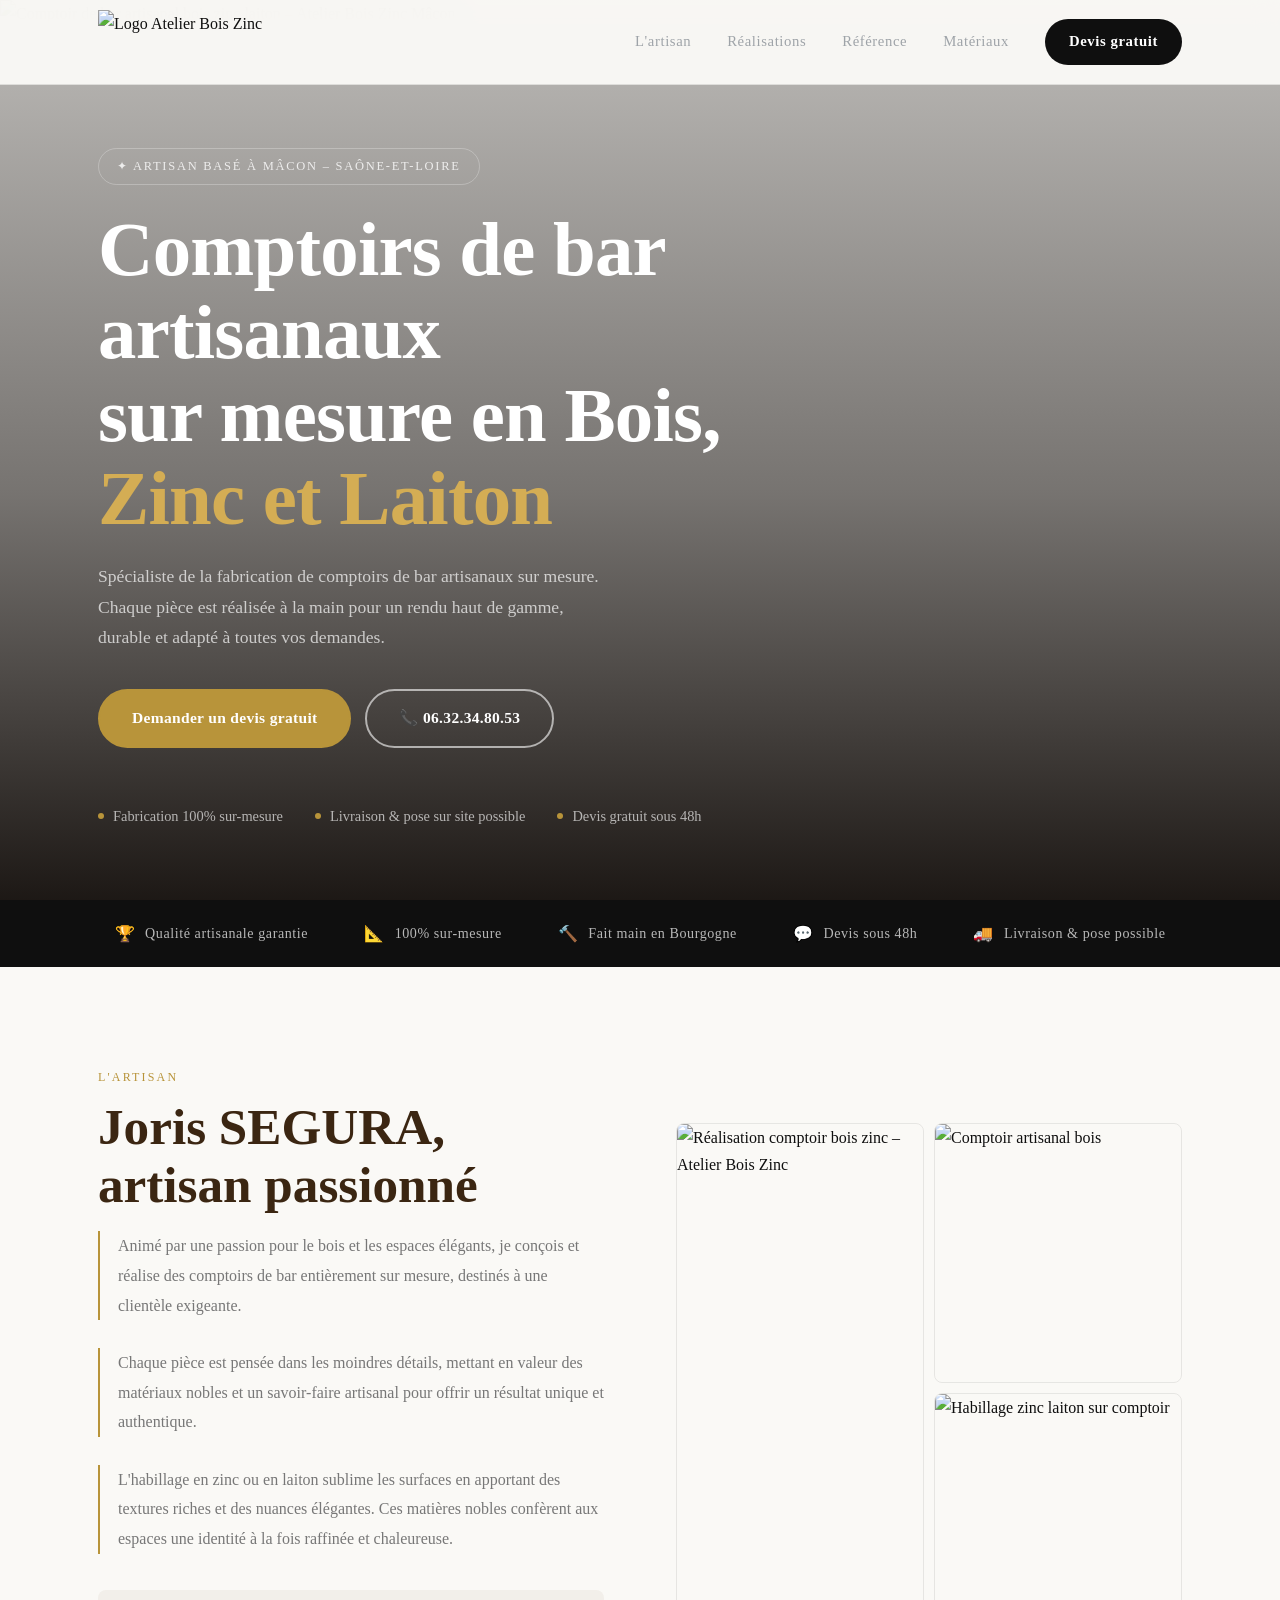
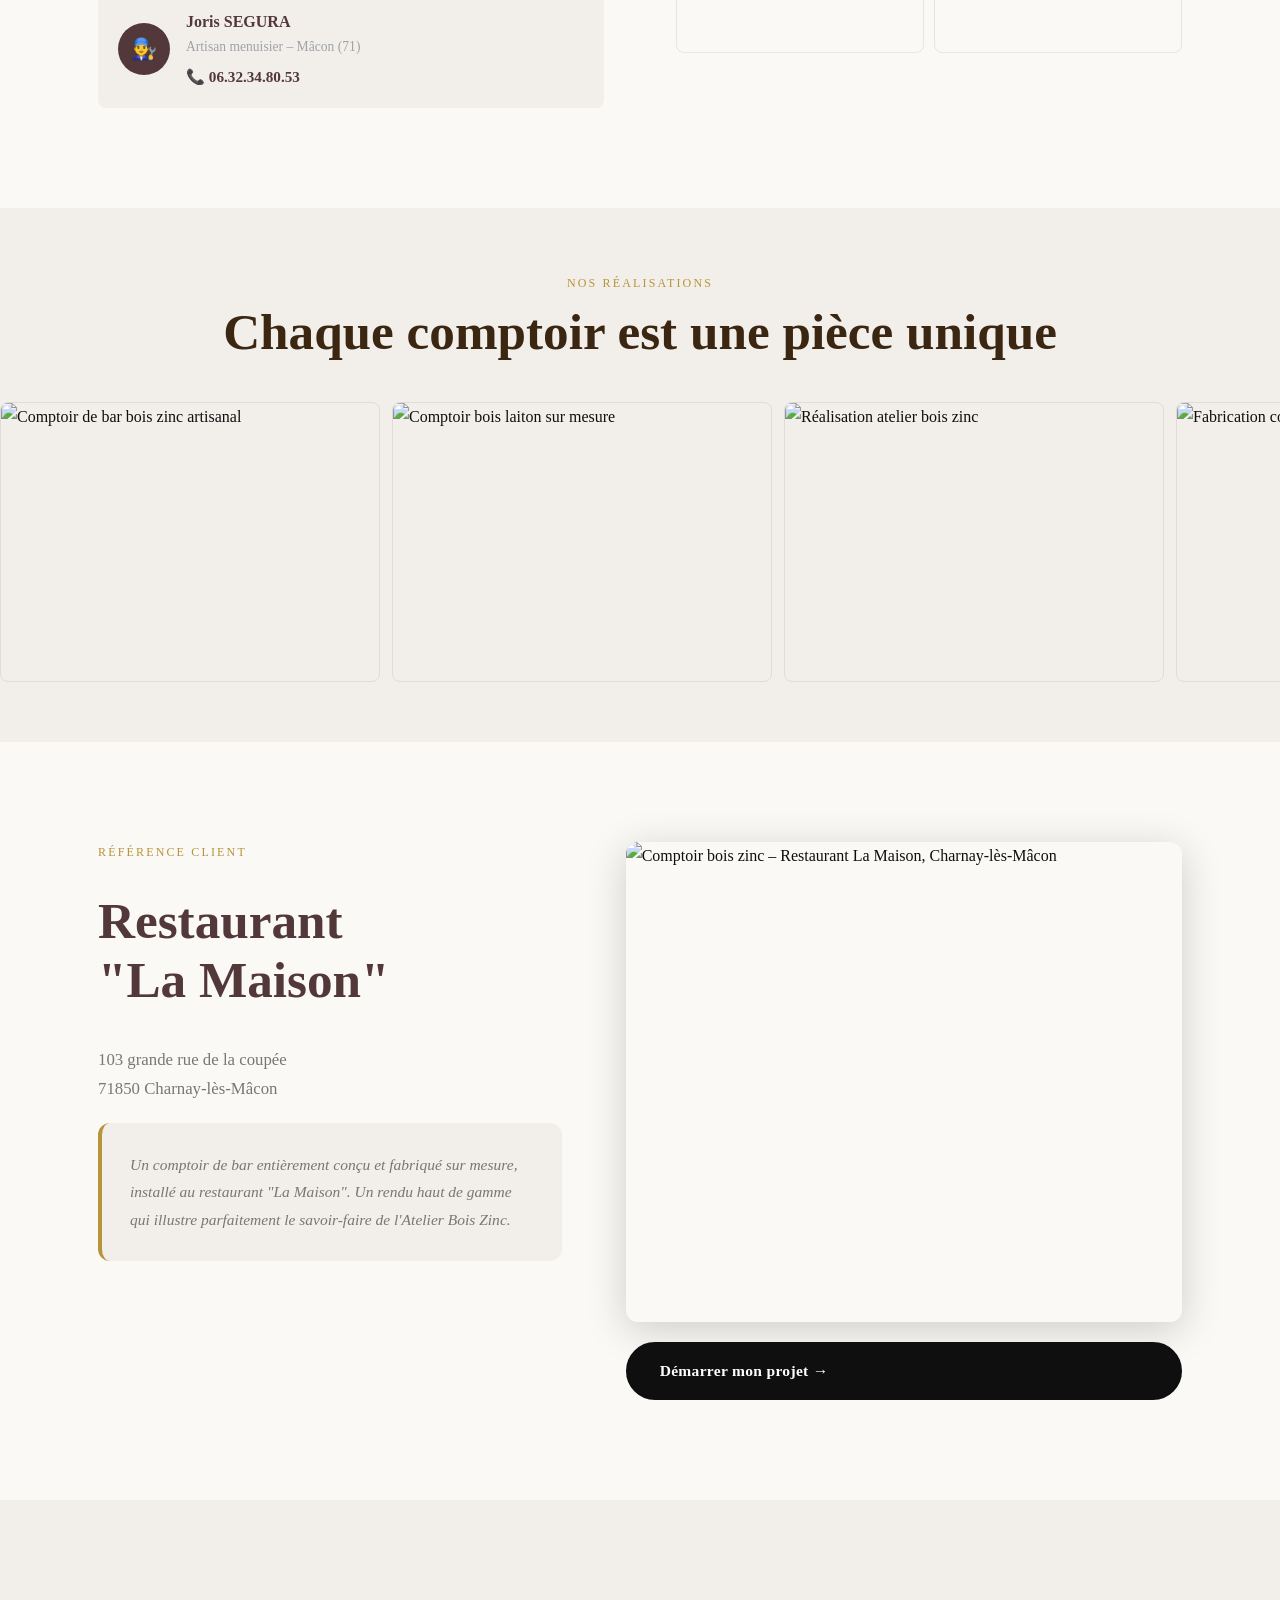
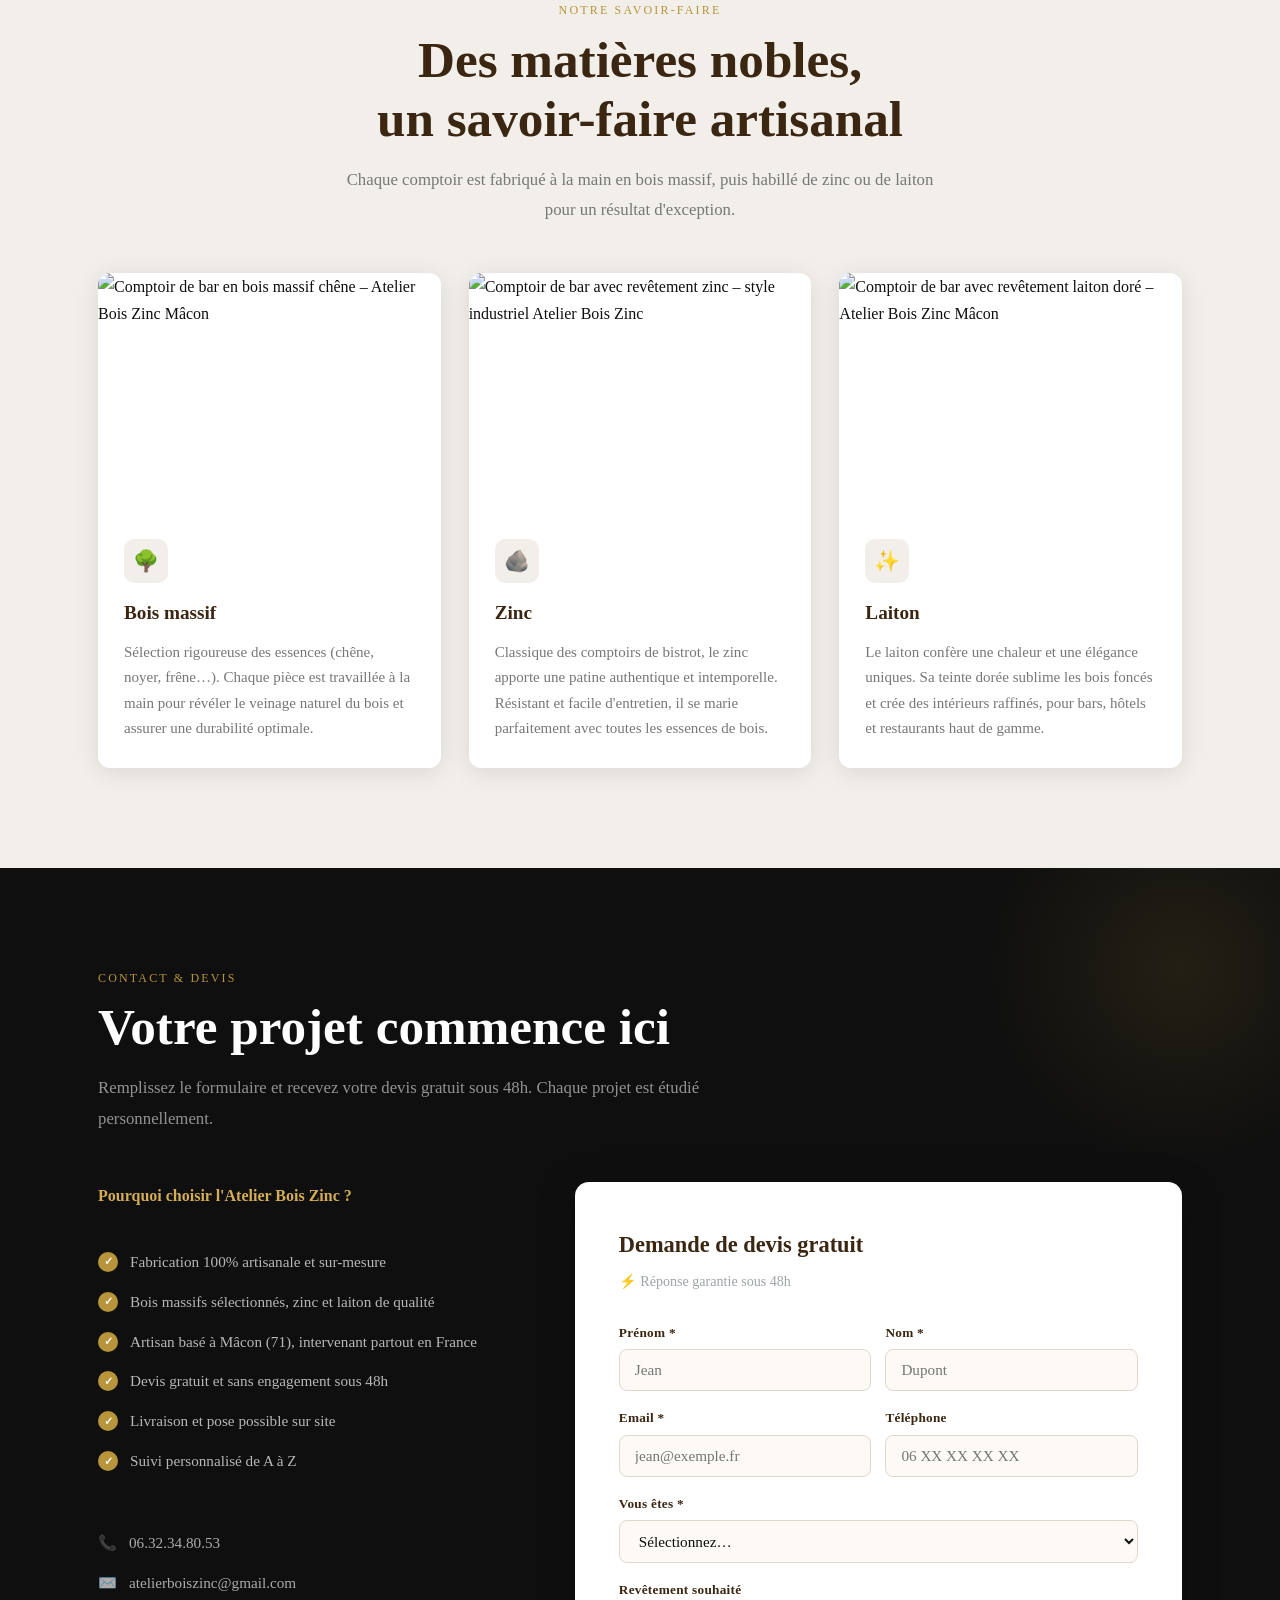
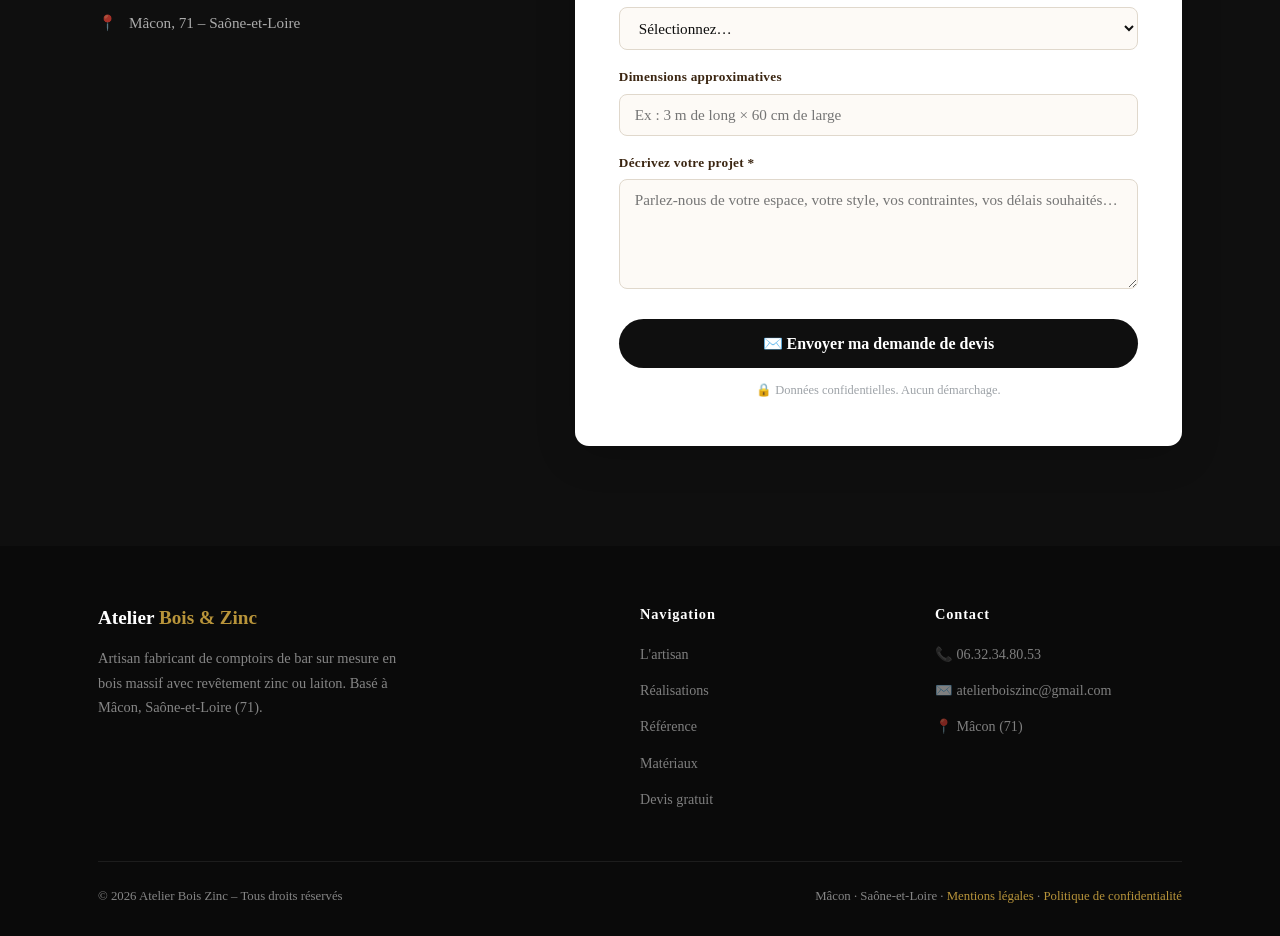
==== index.html @ bd16e5d1 "Rename atelier-bois-zinc.html to index.html" ====
<!DOCTYPE html>
<html lang="fr">
<head>
  <meta charset="UTF-8" />
  <meta name="viewport" content="width=device-width, initial-scale=1.0" />
  <!-- ===== SEO OPTIMISÉ ===== -->
  <title>Comptoir de bar artisanal sur mesure en bois, zinc et laiton | Atelier Bois Zinc – Mâcon</title>
  <meta name="description" content="Joris SEGURA, artisan à Mâcon (71), fabrique des comptoirs de bar sur mesure en bois massif avec revêtement zinc ou laiton. Résultat haut de gamme pour bars, restaurants et hôtels. Devis gratuit sous 48h." />
  <meta name="keywords" content="comptoir bar sur mesure Mâcon, comptoir bois zinc Saône-et-Loire, artisan menuisier Mâcon, comptoir laiton bois, fabrication comptoir bar 71, Atelier Bois Zinc Mâcon, Joris Segura artisan" />
  <meta name="robots" content="index, follow" />
  <meta name="author" content="Joris SEGURA – Atelier Bois Zinc" />
  <link rel="canonical" href="https://atelier-bois-zinc.netlify.app/" />
  <!-- Open Graph -->
  <meta property="og:type" content="website" />
  <meta property="og:title" content="Atelier Bois Zinc – Comptoirs de bar artisanaux sur mesure | Mâcon" />
  <meta property="og:description" content="Fabrication artisanale de comptoirs de bar en bois, zinc et laiton. Joris SEGURA, artisan basé à Mâcon. Devis gratuit sous 48h." />
  <meta property="og:url" content="https://atelier-bois-zinc.netlify.app/" />
  <meta property="og:locale" content="fr_FR" />
  <meta property="og:image" content="https://framerusercontent.com/images/gam2Mj7pCaX02J4KKRIOKVurc3I.jpeg" />
  <!-- Schema.org LocalBusiness -->
  <script type="application/ld+json">
  {
    "@context": "https://schema.org",
    "@type": "LocalBusiness",
    "name": "Atelier Bois Zinc",
    "description": "Fabrication artisanale de comptoirs de bar sur mesure en bois massif avec revêtement zinc ou laiton.",
    "url": "https://atelier-bois-zinc.netlify.app",
    "telephone": "+33632348053",
    "priceRange": "€€€",
    "founder": { "@type": "Person", "name": "Joris SEGURA" },
    "address": {
      "@type": "PostalAddress",
      "addressLocality": "Mâcon",
      "postalCode": "71000",
      "addressCountry": "FR"
    },
    "areaServed": ["Mâcon", "Saône-et-Loire", "Bourgogne", "France"],
    "serviceType": ["Fabrication de comptoirs de bar", "Menuiserie sur-mesure", "Habillage zinc et laiton"],
    "hasMap": "https://maps.google.com/?q=Mâcon"
  }
  </script>
  <style>
    /* ===== RESET ===== */
    *, *::before, *::after { box-sizing: border-box; margin: 0; padding: 0; }
    :root {
      --creme:      #faf9f6;
      --creme-fonce: #f2efea;
      --bois:       #3b2612;
      --bois-doux:  #523838;
      --zinc:       #8a9ba8;
      --laiton:     #b8943a;
      --laiton-clair: #d4ad54;
      --noir:       #0f0f0f;
      --gris:       #9ea3a8;
      --gris-doux:  #777;
      --blanc:      #ffffff;
      --ombre:      0 4px 24px rgba(0,0,0,0.10);
      --ombre-forte: 0 8px 40px rgba(0,0,0,0.18);
      --radius:     8px;
      --tr:         0.28s ease;
    }
    html { scroll-behavior: smooth; }
    body {
      font-family: 'Georgia', serif;
      background: var(--creme);
      color: var(--noir);
      line-height: 1.7;
      -webkit-font-smoothing: antialiased;
    }
    img { max-width: 100%; display: block; }
    a { color: inherit; text-decoration: none; }
    .container { max-width: 1140px; margin: 0 auto; padding: 0 28px; }
    .tag {
      font-family: 'Georgia', serif;
      font-size: 0.75rem;
      letter-spacing: 0.18em;
      text-transform: uppercase;
      color: var(--laiton);
      margin-bottom: 10px;
    }
    .titre {
      font-size: clamp(2rem, 4.5vw, 3.2rem);
      line-height: 1.15;
      color: var(--bois);
      margin-bottom: 16px;
    }
    .sous-titre {
      font-size: 1.05rem;
      color: var(--gris-doux);
      max-width: 620px;
      margin-bottom: 48px;
      line-height: 1.8;
    }
    .btn {
      display: inline-block;
      padding: 14px 32px;
      border-radius: 100px;
      font-family: 'Georgia', serif;
      font-size: 0.97rem;
      font-weight: bold;
      cursor: pointer;
      transition: var(--tr);
      letter-spacing: 0.02em;
      border: 2px solid transparent;
    }
    .btn-noir { background: var(--noir); color: var(--blanc); border-color: var(--noir); }
    .btn-noir:hover { background: #2a2a2a; transform: translateY(-2px); box-shadow: var(--ombre); }
    .btn-laiton { background: var(--laiton); color: var(--blanc); border-color: var(--laiton); }
    .btn-laiton:hover { background: var(--laiton-clair); transform: translateY(-2px); box-shadow: 0 6px 24px rgba(184,148,58,0.35); }
    .btn-outline-blanc { background: transparent; color: var(--blanc); border-color: rgba(255,255,255,0.6); }
    .btn-outline-blanc:hover { background: rgba(255,255,255,0.1); transform: translateY(-2px); }
    /* HEADER */
    header { position: fixed; top: 0; left: 0; right: 0; z-index: 100; background: rgba(250,249,246,0.96); backdrop-filter: blur(12px); border-bottom: 1px solid rgba(0,0,0,0.1); transition: box-shadow var(--tr); }
    .header-inner { max-width: 1140px; margin: 0 auto; padding: 0 28px; display: flex; align-items: center; justify-content: space-between; height: 84px; }
    .logo { display: flex; align-items: center; gap: 10px; }
    .logo-img { height: 64px; object-fit: contain; }
    nav { display: flex; align-items: center; gap: 36px; }
    nav a { font-size: 0.92rem; color: var(--gris); letter-spacing: 0.04em; transition: var(--tr); }
    nav a:hover { color: var(--noir); }
    .nav-cta { background: var(--noir); color: var(--blanc) !important; padding: 10px 24px; border-radius: 100px; font-weight: bold; }
    .nav-cta:hover { background: #2a2a2a !important; transform: translateY(-1px); }
    .hamburger { display: none; flex-direction: column; gap: 5px; cursor: pointer; padding: 4px; background: none; border: none; }
    .hamburger span { display: block; width: 24px; height: 2px; background: var(--noir); border-radius: 2px; transition: var(--tr); }
    /* HERO */
    #hero { min-height: 100vh; position: relative; display: flex; align-items: flex-end; padding-top: 84px; overflow: hidden; }
    .hero-bg { position: absolute; inset: 0; object-fit: cover; width: 100%; height: 100%; z-index: 0; }
    .hero-overlay { position: absolute; inset: 0; background: linear-gradient(to top, rgba(10,5,2,0.92) 0%, rgba(10,5,2,0.55) 45%, rgba(10,5,2,0.25) 100%); z-index: 1; }
    .hero-inner { position: relative; z-index: 2; max-width: 1140px; margin: 0 auto; padding: 0 28px 72px; width: 100%; }
    .hero-badge { display: inline-flex; align-items: center; gap: 8px; border: 1px solid rgba(255,255,255,0.25); color: rgba(255,255,255,0.8); font-size: 0.78rem; letter-spacing: 0.14em; text-transform: uppercase; padding: 7px 18px; border-radius: 100px; margin-bottom: 24px; }
    .hero-title { font-size: clamp(2.6rem, 6vw, 5rem); color: var(--blanc); line-height: 1.08; max-width: 820px; margin-bottom: 20px; letter-spacing: -0.01em; }
    .hero-title em { font-style: normal; color: var(--laiton-clair); }
    .hero-desc { font-size: 1.1rem; color: rgba(255,255,255,0.7); max-width: 520px; margin-bottom: 36px; line-height: 1.75; }
    .hero-actions { display: flex; gap: 14px; flex-wrap: wrap; margin-bottom: 56px; }
    .hero-meta { display: flex; align-items: center; gap: 32px; flex-wrap: wrap; }
    .hero-meta-item { display: flex; align-items: center; gap: 9px; color: rgba(255,255,255,0.65); font-size: 0.9rem; }
    .hero-meta-dot { width: 6px; height: 6px; background: var(--laiton); border-radius: 50%; flex-shrink: 0; }
    /* BANDEAU */
    #bandeau { background: var(--noir); padding: 20px 0; overflow: hidden; }
    .bandeau-inner { display: flex; align-items: center; justify-content: center; gap: 56px; flex-wrap: wrap; max-width: 1140px; margin: 0 auto; padding: 0 28px; }
    .bandeau-item { display: flex; align-items: center; gap: 10px; color: rgba(255,255,255,0.7); font-size: 0.88rem; letter-spacing: 0.04em; }
    .bandeau-item span:first-child { color: var(--laiton); font-size: 1rem; }
    /* ABOUT */
    #about { padding: 100px 0; background: var(--creme); }
    .about-grid { display: grid; grid-template-columns: 1fr 1fr; gap: 72px; align-items: center; }
    .about-textes { display: flex; flex-direction: column; gap: 28px; }
    .about-para { font-size: 1rem; color: var(--gris-doux); line-height: 1.85; padding-left: 18px; border-left: 2px solid var(--laiton); }
    .about-artisan { display: flex; align-items: center; gap: 16px; margin-top: 8px; padding: 18px 20px; background: var(--creme-fonce); border-radius: var(--radius); }
    .about-artisan-avatar { width: 52px; height: 52px; background: var(--bois-doux); border-radius: 50%; display: flex; align-items: center; justify-content: center; color: var(--blanc); font-size: 1.3rem; flex-shrink: 0; }
    .about-artisan-nom { font-size: 1rem; font-weight: bold; color: var(--bois-doux); }
    .about-artisan-titre { font-size: 0.85rem; color: var(--gris); }
    .about-artisan-tel { margin-top: 6px; display: flex; align-items: center; gap: 6px; font-size: 0.95rem; color: var(--bois-doux); font-weight: bold; }
    .about-images { display: grid; grid-template-columns: 1fr 1fr; grid-template-rows: 260px 260px; gap: 10px; }
    .about-img { border-radius: var(--radius); overflow: hidden; border: 1px solid rgba(0,0,0,0.08); }
    .about-img img { width: 100%; height: 100%; object-fit: cover; transition: transform 0.5s ease; }
    .about-img:hover img { transform: scale(1.05); }
    .about-img-big { grid-row: span 2; border-radius: var(--radius); overflow: hidden; border: 1px solid rgba(0,0,0,0.08); }
    .about-img-big img { width: 100%; height: 100%; object-fit: cover; transition: transform 0.5s ease; }
    .about-img-big:hover img { transform: scale(1.05); }
    /* GALERIE */
    #galerie { background: var(--creme-fonce); padding: 60px 0; overflow: hidden; }
    .galerie-track { display: flex; gap: 12px; animation: ticker 25s linear infinite; width: max-content; }
    .galerie-track:hover { animation-play-state: paused; }
    @keyframes ticker { from { transform: translateX(0); } to { transform: translateX(-50%); } }
    .galerie-item { width: 380px; height: 280px; border-radius: var(--radius); overflow: hidden; flex-shrink: 0; border: 1px solid rgba(0,0,0,0.08); }
    .galerie-item img { width: 100%; height: 100%; object-fit: cover; transition: transform 0.5s ease; }
    .galerie-item:hover img { transform: scale(1.04); }
    /* REFERENCE */
    #reference { padding: 100px 0; background: var(--creme); }
    .reference-grid { display: grid; grid-template-columns: 1fr 1.2fr; gap: 64px; align-items: start; }
    .reference-infos { display: flex; flex-direction: column; gap: 20px; }
    .reference-adresse { font-size: 1.05rem; color: var(--gris-doux); line-height: 1.7; }
    .reference-card { background: var(--creme-fonce); border-radius: 12px; padding: 28px; border-left: 4px solid var(--laiton); }
    .reference-card p { font-size: 0.97rem; color: var(--gris-doux); font-style: italic; line-height: 1.75; }
    .reference-img-col { display: flex; flex-direction: column; gap: 20px; }
    .reference-img-wrap { border-radius: 12px; overflow: hidden; box-shadow: var(--ombre-forte); height: 480px; }
    .reference-img-wrap img { width: 100%; height: 100%; object-fit: cover; object-position: 49% 80%; }
    /* MATERIAUX */
    #materiaux { padding: 100px 0; background: var(--creme-fonce); }
    .materiaux-grid { display: grid; grid-template-columns: repeat(3, 1fr); gap: 28px; }
    .materiau-card { background: var(--blanc); border-radius: 12px; overflow: hidden; box-shadow: var(--ombre); transition: var(--tr); }
    .materiau-card:hover { transform: translateY(-6px); box-shadow: var(--ombre-forte); }
    .materiau-img { height: 240px; overflow: hidden; display: block; }
    .materiau-img img { width: 100%; height: 100%; object-fit: cover; object-position: center center; display: block; transition: transform 0.5s ease; }
    .materiau-card:hover .materiau-img img { transform: scale(1.05); }
    .materiau-body { padding: 26px; }
    .materiau-icon { width: 44px; height: 44px; background: var(--creme-fonce); border-radius: 10px; display: flex; align-items: center; justify-content: center; font-size: 1.3rem; margin-bottom: 14px; }
    .materiau-card h3 { font-size: 1.2rem; color: var(--bois); margin-bottom: 10px; }
    .materiau-card p { font-size: 0.94rem; color: var(--gris-doux); line-height: 1.7; }
    /* DEVIS */
    #devis { padding: 100px 0; background: var(--noir); position: relative; overflow: hidden; }
    #devis::before { content: ''; position: absolute; top: -100px; right: -100px; width: 400px; height: 400px; background: radial-gradient(circle, rgba(184,148,58,0.12), transparent 70%); border-radius: 50%; }
    #devis .titre { color: var(--blanc); }
    #devis .sous-titre { color: rgba(255,255,255,0.55); }
    .devis-wrap { display: grid; grid-template-columns: 1fr 1.5fr; gap: 72px; align-items: start; }
    .devis-infos { display: flex; flex-direction: column; gap: 24px; }
    .devis-infos h3 { font-size: 1rem; color: var(--laiton-clair); margin-bottom: 16px; }
    .devis-points { list-style: none; display: flex; flex-direction: column; gap: 14px; }
    .devis-points li { display: flex; align-items: flex-start; gap: 12px; color: rgba(255,255,255,0.7); font-size: 0.95rem; }
    .devis-points li::before { content: '✓'; background: var(--laiton); color: var(--blanc); width: 20px; height: 20px; border-radius: 50%; display: flex; align-items: center; justify-content: center; font-size: 0.7rem; font-weight: bold; flex-shrink: 0; margin-top: 3px; }
    .devis-contacts { margin-top: 32px; display: flex; flex-direction: column; gap: 14px; }
    .devis-contact-lien { display: flex; align-items: center; gap: 12px; color: rgba(255,255,255,0.65); font-size: 0.95rem; transition: var(--tr); }
    .devis-contact-lien:hover { color: var(--laiton-clair); }
    /* FORM */
    .form-card { background: var(--blanc); border-radius: 14px; padding: 44px; box-shadow: var(--ombre-forte); }
    .form-card h3 { font-size: 1.4rem; color: var(--bois); margin-bottom: 6px; }
    .form-card > p { font-size: 0.88rem; color: var(--gris); margin-bottom: 28px; }
    .form-row { display: grid; grid-template-columns: 1fr 1fr; gap: 14px; }
    .form-group { margin-bottom: 16px; }
    .form-group label { display: block; font-size: 0.83rem; color: var(--bois); margin-bottom: 5px; font-weight: bold; letter-spacing: 0.02em; }
    .form-group input, .form-group select, .form-group textarea { width: 100%; padding: 11px 15px; border: 1.5px solid #e0d8cc; border-radius: var(--radius); font-family: 'Georgia', serif; font-size: 0.95rem; color: var(--noir); background: #fdfaf6; transition: var(--tr); outline: none; }
    .form-group input:focus, .form-group select:focus, .form-group textarea:focus { border-color: var(--laiton); box-shadow: 0 0 0 3px rgba(184,148,58,0.12); }
    .form-group textarea { resize: vertical; min-height: 110px; }
    .form-submit { width: 100%; padding: 15px; background: var(--noir); color: var(--blanc); font-family: 'Georgia', serif; font-size: 1rem; font-weight: bold; border: none; border-radius: 100px; cursor: pointer; transition: var(--tr); margin-top: 6px; }
    .form-submit:hover { background: #2a2a2a; transform: translateY(-2px); box-shadow: var(--ombre); }
    .form-submit:disabled { opacity: 0.7; cursor: not-allowed; transform: none; }
    .form-mention { text-align: center; font-size: 0.78rem; color: var(--gris); margin-top: 12px; }
    .form-success { display: none; text-align: center; padding: 32px; }
    .form-success.show { display: block; }
    .success-icon { font-size: 3rem; margin-bottom: 14px; }
    .form-success h3 { color: var(--bois); font-size: 1.4rem; margin-bottom: 8px; }
    .form-success p { color: var(--gris-doux); }
    /* FOOTER */
    footer { background: #0a0a0a; padding: 56px 0 28px; color: rgba(255,255,255,0.5); }
    .footer-grid { display: grid; grid-template-columns: 2fr 1fr 1fr; gap: 48px; margin-bottom: 40px; }
    .footer-brand p { font-size: 0.9rem; line-height: 1.7; max-width: 300px; margin-top: 12px; }
    .footer-logo-text { font-size: 1.2rem; color: var(--blanc); font-weight: bold; }
    .footer-logo-text span { color: var(--laiton); }
    .footer-col h4 { color: var(--blanc); font-size: 0.9rem; margin-bottom: 14px; letter-spacing: 0.06em; }
    .footer-col ul { list-style: none; }
    .footer-col ul li { margin-bottom: 9px; }
    .footer-col ul li a { font-size: 0.88rem; color: rgba(255,255,255,0.48); transition: var(--tr); }
    .footer-col ul li a:hover { color: var(--laiton); }
    .footer-bottom { border-top: 1px solid rgba(255,255,255,0.08); padding-top: 24px; display: flex; align-items: center; justify-content: space-between; font-size: 0.8rem; flex-wrap: wrap; gap: 8px; }
    .footer-bottom a { color: var(--laiton); }
    /* ANIMATE */
    .animate { opacity: 0; transform: translateY(24px); transition: opacity 0.6s ease, transform 0.6s ease; }
    .animate.visible { opacity: 1; transform: translateY(0); }
    /* RESPONSIVE */
    @media (max-width: 960px) {
      nav { display: none; }
      nav.open { display: flex; flex-direction: column; position: fixed; top: 84px; left: 0; right: 0; background: var(--creme); padding: 24px; gap: 18px; border-bottom: 1px solid rgba(0,0,0,0.1); z-index: 99; }
      nav.open a { color: var(--noir); font-size: 1rem; }
      .hamburger { display: flex; }
      .about-grid { grid-template-columns: 1fr; gap: 40px; }
      .about-images { grid-template-rows: 200px 200px; }
      .reference-grid { grid-template-columns: 1fr; gap: 36px; }
      .devis-wrap { grid-template-columns: 1fr; gap: 40px; }
      .materiaux-grid { grid-template-columns: 1fr 1fr; }
      .footer-grid { grid-template-columns: 1fr 1fr; }
      .form-row { grid-template-columns: 1fr; }
    }
    @media (max-width: 600px) {
      .materiaux-grid { grid-template-columns: 1fr; }
      .footer-grid { grid-template-columns: 1fr; }
      .about-images { display: none; }
      .hero-title { font-size: 2.4rem; }
      .form-card { padding: 24px; }
      .bandeau-inner { gap: 20px; }
    }
    /* MODALS LÉGAUX */
    .modal-overlay { display: none; position: fixed; inset: 0; background: rgba(0,0,0,0.7); z-index: 1000; overflow-y: auto; padding: 40px 20px; }
    .modal-overlay.open { display: flex; align-items: flex-start; justify-content: center; }
    .modal-box { background: var(--creme); border-radius: 12px; max-width: 760px; width: 100%; padding: 48px; position: relative; margin: auto; }
    .modal-close { position: absolute; top: 18px; right: 20px; font-size: 1.5rem; cursor: pointer; color: var(--gris); background: none; border: none; line-height: 1; }
    .modal-close:hover { color: var(--noir); }
    .modal-box h2 { font-size: 1.6rem; color: var(--bois); margin-bottom: 24px; padding-bottom: 14px; border-bottom: 2px solid var(--laiton); }
    .modal-box h3 { font-size: 1.05rem; color: var(--bois-doux); margin: 24px 0 8px; }
    .modal-box p { font-size: 0.93rem; color: var(--gris-doux); line-height: 1.8; margin-bottom: 10px; }
    .modal-box ul { padding-left: 20px; margin-bottom: 10px; }
    .modal-box ul li { font-size: 0.93rem; color: var(--gris-doux); line-height: 1.8; }
    .modal-box a { color: var(--laiton); }
  </style>
</head>
<body>
  <!-- HEADER -->
  <header id="header">
    <div class="header-inner">
      <a href="#hero" class="logo" aria-label="Atelier Bois Zinc – Accueil">
        <img src="https://framerusercontent.com/images/ldJXBlwzFMOA4pgsJyk4deoCgQ.png" alt="Logo Atelier Bois Zinc" class="logo-img" />
      </a>
      <nav id="main-nav">
        <a href="#about">L'artisan</a>
        <a href="#galerie">Réalisations</a>
        <a href="#reference">Référence</a>
        <a href="#materiaux">Matériaux</a>
        <a href="#devis" class="nav-cta">Devis gratuit</a>
      </nav>
      <button class="hamburger" id="hamburger" aria-label="Menu" onclick="toggleMenu()">
        <span></span><span></span><span></span>
      </button>
    </div>
  </header>

  <!-- HERO -->
  <section id="hero">
    <img src="https://framerusercontent.com/images/gam2Mj7pCaX02J4KKRIOKVurc3I.jpeg" alt="Comptoir de bar artisanal bois zinc laiton – Atelier Bois Zinc Mâcon" class="hero-bg" fetchpriority="high" />
    <div class="hero-overlay"></div>
    <div class="hero-inner">
      <div class="hero-badge">✦ Artisan basé à Mâcon – Saône-et-Loire</div>
      <h1 class="hero-title">Comptoirs de bar artisanaux<br />sur mesure en Bois,<br /><em>Zinc et Laiton</em></h1>
      <p class="hero-desc">Spécialiste de la fabrication de comptoirs de bar artisanaux sur mesure. Chaque pièce est réalisée à la main pour un rendu haut de gamme, durable et adapté à toutes vos demandes.</p>
      <div class="hero-actions">
        <a href="#devis" class="btn btn-laiton">Demander un devis gratuit</a>
        <a href="tel:0632348053" class="btn btn-outline-blanc">📞 06.32.34.80.53</a>
      </div>
      <div class="hero-meta">
        <div class="hero-meta-item"><div class="hero-meta-dot"></div>Fabrication 100% sur-mesure</div>
        <div class="hero-meta-item"><div class="hero-meta-dot"></div>Livraison & pose sur site possible</div>
        <div class="hero-meta-item"><div class="hero-meta-dot"></div>Devis gratuit sous 48h</div>
      </div>
    </div>
  </section>

  <!-- BANDEAU -->
  <div id="bandeau">
    <div class="bandeau-inner">
      <div class="bandeau-item"><span>🏆</span><span>Qualité artisanale garantie</span></div>
      <div class="bandeau-item"><span>📐</span><span>100% sur-mesure</span></div>
      <div class="bandeau-item"><span>🔨</span><span>Fait main en Bourgogne</span></div>
      <div class="bandeau-item"><span>💬</span><span>Devis sous 48h</span></div>
      <div class="bandeau-item"><span>🚚</span><span>Livraison & pose possible</span></div>
    </div>
  </div>

  <!-- À PROPOS -->
  <section id="about">
    <div class="container">
      <div class="about-grid">
        <div>
          <p class="tag animate">L'artisan</p>
          <h2 class="titre animate">Joris SEGURA,<br />artisan passionné</h2>
          <div class="about-textes animate">
            <p class="about-para">Animé par une passion pour le bois et les espaces élégants, je conçois et réalise des comptoirs de bar entièrement sur mesure, destinés à une clientèle exigeante.</p>
            <p class="about-para">Chaque pièce est pensée dans les moindres détails, mettant en valeur des matériaux nobles et un savoir-faire artisanal pour offrir un résultat unique et authentique.</p>
            <p class="about-para">L'habillage en zinc ou en laiton sublime les surfaces en apportant des textures riches et des nuances élégantes. Ces matières nobles confèrent aux espaces une identité à la fois raffinée et chaleureuse.</p>
            <div class="about-artisan">
              <div class="about-artisan-avatar">👨‍🔧</div>
              <div>
                <div class="about-artisan-nom">Joris SEGURA</div>
                <div class="about-artisan-titre">Artisan menuisier – Mâcon (71)</div>
                <a href="tel:0632348053" class="about-artisan-tel">📞 06.32.34.80.53</a>
              </div>
            </div>
          </div>
        </div>
        <div class="about-images animate">
          <div class="about-img-big">
            <img src="https://framerusercontent.com/images/fhqE65oUD9BJMzTWbzyGGadSEA.jpeg" alt="Réalisation comptoir bois zinc – Atelier Bois Zinc" loading="lazy" />
          </div>
          <div class="about-img">
            <img src="https://framerusercontent.com/images/ZyRKVCbSts36mGzvefDXuSiiuOc.jpeg" alt="Comptoir artisanal bois" loading="lazy" />
          </div>
          <div class="about-img">
            <img src="https://framerusercontent.com/images/4spZyzxDzoLezUUJHYzadfxK1QA.jpeg" alt="Habillage zinc laiton sur comptoir" loading="lazy" />
          </div>
        </div>
      </div>
    </div>
  </section>

  <!-- GALERIE -->
  <section id="galerie">
    <div style="text-align:center; margin-bottom: 40px;">
      <p class="tag animate" style="display:inline-block">Nos réalisations</p>
      <h2 class="titre animate" style="color: var(--bois);">Chaque comptoir est une pièce unique</h2>
    </div>
    <div class="galerie-track">
      <div class="galerie-item"><img src="https://framerusercontent.com/images/CV55P2PZAWtTbldPLnLEhkT6M.jpeg" alt="Comptoir de bar bois zinc artisanal" loading="lazy" /></div>
      <div class="galerie-item"><img src="https://framerusercontent.com/images/lADNSuM8xTeu67BaYmEC3yf9Nuw.jpeg" alt="Comptoir bois laiton sur mesure" loading="lazy" /></div>
      <div class="galerie-item"><img src="https://framerusercontent.com/images/XJZBsXmY487Dy0JrC2Y4YHsQAU.jpeg" alt="Réalisation atelier bois zinc" loading="lazy" /></div>
      <div class="galerie-item"><img src="https://framerusercontent.com/images/8TSR9IsrSfFCmz2uUqnvJoEf2Gs.jpeg" alt="Fabrication comptoir bois massif" loading="lazy" /></div>
      <div class="galerie-item"><img src="https://i.ibb.co/kVwtj05s/17382-FD1-D25-A-4-F08-AF78-0-DAF32937881-1-105-c.jpg" alt="Comptoir de bar bois zinc laiton – réalisation Atelier Bois Zinc Mâcon" loading="lazy" /></div>
      <div class="galerie-item"><img src="https://framerusercontent.com/images/CV55P2PZAWtTbldPLnLEhkT6M.jpeg" alt="Comptoir de bar bois zinc artisanal" loading="lazy" /></div>
      <div class="galerie-item"><img src="https://framerusercontent.com/images/lADNSuM8xTeu67BaYmEC3yf9Nuw.jpeg" alt="Comptoir bois laiton sur mesure" loading="lazy" /></div>
      <div class="galerie-item"><img src="https://framerusercontent.com/images/XJZBsXmY487Dy0JrC2Y4YHsQAU.jpeg" alt="Réalisation atelier bois zinc" loading="lazy" /></div>
      <div class="galerie-item"><img src="https://framerusercontent.com/images/8TSR9IsrSfFCmz2uUqnvJoEf2Gs.jpeg" alt="Fabrication comptoir bois massif" loading="lazy" /></div>
      <div class="galerie-item"><img src="https://i.ibb.co/kVwtj05s/17382-FD1-D25-A-4-F08-AF78-0-DAF32937881-1-105-c.jpg" alt="Comptoir de bar bois zinc laiton – réalisation Atelier Bois Zinc Mâcon" loading="lazy" /></div>
    </div>
  </section>

  <!-- RÉFÉRENCE CLIENT -->
  <section id="reference">
    <div class="container">
      <div class="reference-grid">
        <div class="reference-infos animate">
          <p class="tag">Référence client</p>
          <h2 class="titre" style="color: var(--bois-doux);">Restaurant<br />"La Maison"</h2>
          <p class="reference-adresse">103 grande rue de la coupée<br />71850 Charnay-lès-Mâcon</p>
          <div class="reference-card">
            <p>Un comptoir de bar entièrement conçu et fabriqué sur mesure, installé au restaurant "La Maison". Un rendu haut de gamme qui illustre parfaitement le savoir-faire de l'Atelier Bois Zinc.</p>
          </div>
        </div>
        <div class="reference-img-col animate">
          <div class="reference-img-wrap">
            <img src="https://framerusercontent.com/images/aq1LFNutmzX2pPhNRiutbQdsQ.jpeg" alt="Comptoir bois zinc – Restaurant La Maison, Charnay-lès-Mâcon" loading="lazy" />
          </div>
          <a href="#devis" class="btn btn-noir" style="display:inline-block;">Démarrer mon projet →</a>
        </div>
      </div>
    </div>
  </section>

  <!-- MATÉRIAUX -->
  <section id="materiaux">
    <div class="container">
      <p class="tag animate" style="text-align:center;">Notre savoir-faire</p>
      <h2 class="titre animate" style="text-align:center; max-width: 700px; margin: 0 auto 16px;">Des matières nobles,<br />un savoir-faire artisanal</h2>
      <p class="sous-titre animate" style="text-align:center; margin: 0 auto 48px;">Chaque comptoir est fabriqué à la main en bois massif, puis habillé de zinc ou de laiton pour un résultat d'exception.</p>
      <div class="materiaux-grid">
        <div class="materiau-card animate">
          <div class="materiau-img"><img src="https://i.ibb.co/QvFWW1pY/Chat-GPT-Image-16-mai-2026-17-01-28.png" alt="Comptoir de bar en bois massif chêne – Atelier Bois Zinc Mâcon" loading="lazy" /></div>
          <div class="materiau-body">
            <div class="materiau-icon">🌳</div>
            <h3>Bois massif</h3>
            <p>Sélection rigoureuse des essences (chêne, noyer, frêne…). Chaque pièce est travaillée à la main pour révéler le veinage naturel du bois et assurer une durabilité optimale.</p>
          </div>
        </div>
        <div class="materiau-card animate">
          <div class="materiau-img"><img src="https://i.ibb.co/6RpfbVYk/Chat-GPT-Image-12-mai-2026-21-24-56.png" alt="Comptoir de bar avec revêtement zinc – style industriel Atelier Bois Zinc" loading="lazy" /></div>
          <div class="materiau-body">
            <div class="materiau-icon">🪨</div>
            <h3>Zinc</h3>
            <p>Classique des comptoirs de bistrot, le zinc apporte une patine authentique et intemporelle. Résistant et facile d'entretien, il se marie parfaitement avec toutes les essences de bois.</p>
          </div>
        </div>
        <div class="materiau-card animate">
          <div class="materiau-img"><img src="https://i.ibb.co/dsnK7GKG/Chat-GPT-Image-12-mai-2026-21-28-38.png" alt="Comptoir de bar avec revêtement laiton doré – Atelier Bois Zinc Mâcon" loading="lazy" /></div>
          <div class="materiau-body">
            <div class="materiau-icon">✨</div>
            <h3>Laiton</h3>
            <p>Le laiton confère une chaleur et une élégance uniques. Sa teinte dorée sublime les bois foncés et crée des intérieurs raffinés, pour bars, hôtels et restaurants haut de gamme.</p>
          </div>
        </div>
      </div>
    </div>
  </section>

  <!-- DEVIS / CONTACT -->
  <section id="devis">
    <div class="container">
      <p class="tag animate" style="color: var(--laiton);">Contact & devis</p>
      <h2 class="titre animate">Votre projet commence ici</h2>
      <p class="sous-titre animate">Remplissez le formulaire et recevez votre devis gratuit sous 48h. Chaque projet est étudié personnellement.</p>
      <div class="devis-wrap">
        <div class="devis-infos animate">
          <h3>Pourquoi choisir l'Atelier Bois Zinc ?</h3>
          <ul class="devis-points">
            <li>Fabrication 100% artisanale et sur-mesure</li>
            <li>Bois massifs sélectionnés, zinc et laiton de qualité</li>
            <li>Artisan basé à Mâcon (71), intervenant partout en France</li>
            <li>Devis gratuit et sans engagement sous 48h</li>
            <li>Livraison et pose possible sur site</li>
            <li>Suivi personnalisé de A à Z</li>
          </ul>
          <div class="devis-contacts">
            <a href="tel:0632348053" class="devis-contact-lien"><span>📞</span><span>06.32.34.80.53</span></a>
            <a href="mailto:atelierboiszinc@gmail.com" class="devis-contact-lien"><span>✉️</span><span>atelierboiszinc@gmail.com</span></a>
            <div class="devis-contact-lien"><span>📍</span><span>Mâcon, 71 – Saône-et-Loire</span></div>
          </div>
        </div>

        <div class="form-card animate">
          <h3>Demande de devis gratuit</h3>
          <p>⚡ Réponse garantie sous 48h</p>
          <form id="devis-form">
            <div class="form-row">
              <div class="form-group">
                <label for="prenom">Prénom *</label>
                <input type="text" id="prenom" name="prenom" placeholder="Jean" required />
              </div>
              <div class="form-group">
                <label for="nom">Nom *</label>
                <input type="text" id="nom" name="nom" placeholder="Dupont" required />
              </div>
            </div>
            <div class="form-row">
              <div class="form-group">
                <label for="email">Email *</label>
                <input type="email" id="email" name="email" placeholder="jean@exemple.fr" required />
              </div>
              <div class="form-group">
                <label for="telephone">Téléphone</label>
                <input type="tel" id="telephone" name="telephone" placeholder="06 XX XX XX XX" />
              </div>
            </div>
            <div class="form-group">
              <label for="profil">Vous êtes *</label>
              <select id="profil" name="profil" required>
                <option value="">Sélectionnez…</option>
                <option value="particulier">Particulier</option>
                <option value="restaurateur">Restaurateur / Bar</option>
                <option value="hotel">Hôtel / Boutique</option>
                <option value="architecte">Architecte / Décorateur</option>
                <option value="autre">Autre professionnel</option>
              </select>
            </div>
            <div class="form-group">
              <label for="revetement">Revêtement souhaité</label>
              <select id="revetement" name="revetement">
                <option value="">Sélectionnez…</option>
                <option value="zinc">Zinc (style bistrot authentique)</option>
                <option value="laiton">Laiton (style élégant et chaleureux)</option>
                <option value="indecis">Je ne sais pas encore – conseillez-moi</option>
              </select>
            </div>
            <div class="form-group">
              <label for="dimensions">Dimensions approximatives</label>
              <input type="text" id="dimensions" name="dimensions" placeholder="Ex : 3 m de long × 60 cm de large" />
            </div>
            <div class="form-group">
              <label for="message">Décrivez votre projet *</label>
              <textarea id="message" name="message" placeholder="Parlez-nous de votre espace, votre style, vos contraintes, vos délais souhaités…" required></textarea>
            </div>
            <button type="submit" id="form-btn" class="form-submit">✉️ Envoyer ma demande de devis</button>
            <p class="form-mention">🔒 Données confidentielles. Aucun démarchage.</p>
          </form>
          <div class="form-success" id="form-success">
            <div class="success-icon">🎉</div>
            <h3>Demande envoyée !</h3>
            <p>Merci pour votre message. Votre demande est bien enregistrée, vous recevrez une réponse sous 48h.</p>
          </div>
        </div>
      </div>
    </div>
  </section>

  <!-- FOOTER -->
  <footer>
    <div class="container">
      <div class="footer-grid">
        <div class="footer-brand">
          <div class="footer-logo-text">Atelier <span>Bois & Zinc</span></div>
          <p>Artisan fabricant de comptoirs de bar sur mesure en bois massif avec revêtement zinc ou laiton. Basé à Mâcon, Saône-et-Loire (71).</p>
        </div>
        <div class="footer-col">
          <h4>Navigation</h4>
          <ul>
            <li><a href="#about">L'artisan</a></li>
            <li><a href="#galerie">Réalisations</a></li>
            <li><a href="#reference">Référence</a></li>
            <li><a href="#materiaux">Matériaux</a></li>
            <li><a href="#devis">Devis gratuit</a></li>
          </ul>
        </div>
        <div class="footer-col">
          <h4>Contact</h4>
          <ul>
            <li><a href="tel:0632348053">📞 06.32.34.80.53</a></li>
            <li><a href="mailto:atelierboiszinc@gmail.com">✉️ atelierboiszinc@gmail.com</a></li>
            <li><a href="#">📍 Mâcon (71)</a></li>
          </ul>
        </div>
      </div>
      <div class="footer-bottom">
        <span>© 2026 Atelier Bois Zinc – Tous droits réservés</span>
        <span>Mâcon · Saône-et-Loire · <a href="#" onclick="openModal('mentions');return false;">Mentions légales</a> · <a href="#" onclick="openModal('confidentialite');return false;">Politique de confidentialité</a></span>
      </div>
    </div>
  </footer>

  <!-- MODAL MENTIONS LÉGALES -->
  <div class="modal-overlay" id="modal-mentions">
    <div class="modal-box">
      <button class="modal-close" onclick="closeModal('mentions')" aria-label="Fermer">✕</button>
      <h2>Mentions légales</h2>

      <h3>Éditeur du site</h3>
      <p>
        <strong>Joris SEGURA</strong> — Entrepreneur individuel<br />
        197 rue de la Levée<br />
        01750 Saint-Laurent-sur-Saône<br />
        Téléphone : <a href="tel:0632348053">06.32.34.80.53</a><br />
        Email : <a href="mailto:atelierboiszinc@gmail.com">atelierboiszinc@gmail.com</a><br />
        SIRET : 984 835 579 00017<br />
        Activité : Fabrication artisanale de comptoirs de bar sur mesure
      </p>

      <h3>Hébergement</h3>
      <p>
        Ce site est hébergé par <strong>Netlify, Inc.</strong><br />
        512 2nd Street, Suite 200, San Francisco, CA 94107, États-Unis<br />
        <a href="https://www.netlify.com" target="_blank" rel="noopener">www.netlify.com</a>
      </p>

      <h3>Propriété intellectuelle</h3>
      <p>L'ensemble du contenu de ce site (textes, images, visuels, logo) est la propriété exclusive de Joris SEGURA – Atelier Bois Zinc. Toute reproduction, même partielle, est interdite sans autorisation écrite préalable.</p>

      <h3>Responsabilité</h3>
      <p>Les informations publiées sur ce site sont fournies à titre indicatif. Atelier Bois Zinc ne saurait être tenu responsable des erreurs ou omissions éventuelles. Les devis présentés sont non contractuels.</p>

      <h3>Droit applicable</h3>
      <p>Ce site est soumis au droit français. Tout litige relatif à son utilisation sera soumis aux tribunaux compétents du ressort de Mâcon.</p>
    </div>
  </div>

  <!-- MODAL POLITIQUE DE CONFIDENTIALITÉ -->
  <div class="modal-overlay" id="modal-confidentialite">
    <div class="modal-box">
      <button class="modal-close" onclick="closeModal('confidentialite')" aria-label="Fermer">✕</button>
      <h2>Politique de confidentialité</h2>

      <h3>Responsable du traitement</h3>
      <p>
        <strong>Joris SEGURA</strong> — Atelier Bois Zinc<br />
        197 rue de la Levée, 01750 Saint-Laurent-sur-Saône<br />
        SIRET : 984 835 579 00017<br />
        Contact : <a href="mailto:atelierboiszinc@gmail.com">atelierboiszinc@gmail.com</a>
      </p>

      <h3>Données collectées</h3>
      <p>Lors de l'envoi d'une demande de devis via ce site, les données suivantes sont collectées :</p>
      <ul>
        <li>Prénom et nom</li>
        <li>Adresse email</li>
        <li>Numéro de téléphone (facultatif)</li>
        <li>Type de profil (restaurateur, hôtel, particulier…)</li>
        <li>Description du projet</li>
      </ul>

      <h3>Finalité du traitement</h3>
      <p>Ces données sont collectées uniquement dans le but de répondre à votre demande de devis et d'assurer le suivi de votre projet. Elles ne sont utilisées à aucune autre fin commerciale ou publicitaire.</p>

      <h3>Destinataires des données</h3>
      <p>Vos données sont transmises via le service <strong>Formspree</strong> (formspree.io) à l'adresse email professionnelle de Joris SEGURA. Elles ne sont communiquées à aucun tiers.</p>

      <h3>Durée de conservation</h3>
      <p>Vos données sont conservées pour la durée nécessaire au traitement de votre demande et au maximum 3 ans à compter du dernier contact, conformément aux obligations légales.</p>

      <h3>Vos droits</h3>
      <p>Conformément au Règlement Général sur la Protection des Données (RGPD), vous disposez des droits suivants :</p>
      <ul>
        <li>Droit d'accès à vos données</li>
        <li>Droit de rectification</li>
        <li>Droit à l'effacement ("droit à l'oubli")</li>
        <li>Droit d'opposition au traitement</li>
      </ul>
      <p>Pour exercer ces droits, contactez : <a href="mailto:atelierboiszinc@gmail.com">atelierboiszinc@gmail.com</a></p>

      <h3>Cookies</h3>
      <p>Ce site n'utilise aucun cookie de tracking ou publicitaire. Aucune donnée de navigation n'est collectée à des fins analytiques.</p>

      <h3>Réclamation</h3>
      <p>Si vous estimez que vos droits ne sont pas respectés, vous pouvez introduire une réclamation auprès de la CNIL : <a href="https://www.cnil.fr" target="_blank" rel="noopener">www.cnil.fr</a></p>
    </div>
  </div>

  <script>
    function openModal(type) {
      document.getElementById('modal-' + type).classList.add('open');
      document.body.style.overflow = 'hidden';
    }
    function closeModal(type) {
      document.getElementById('modal-' + type).classList.remove('open');
      document.body.style.overflow = '';
    }
    document.querySelectorAll('.modal-overlay').forEach(overlay => {
      overlay.addEventListener('click', function(e) {
        if (e.target === this) {
          this.classList.remove('open');
          document.body.style.overflow = '';
        }
      });
    });
    document.addEventListener('keydown', function(e) {
      if (e.key === 'Escape') {
        document.querySelectorAll('.modal-overlay.open').forEach(m => {
          m.classList.remove('open');
          document.body.style.overflow = '';
        });
      }
    });

    // Menu hamburger
    function toggleMenu() {
      document.getElementById('main-nav').classList.toggle('open');
    }
    document.querySelectorAll('#main-nav a').forEach(l => {
      l.addEventListener('click', () => document.getElementById('main-nav').classList.remove('open'));
    });

    // Header shadow
    window.addEventListener('scroll', () => {
      document.getElementById('header').style.boxShadow =
        window.scrollY > 20 ? '0 2px 20px rgba(0,0,0,0.12)' : 'none';
    });

    // Animations scroll
    const obs = new IntersectionObserver(entries => {
      entries.forEach(e => {
        if (e.isIntersecting) { e.target.classList.add('visible'); obs.unobserve(e.target); }
      });
    }, { threshold: 0.12 });
    document.querySelectorAll('.animate').forEach(el => obs.observe(el));

    // =====================================================
    // FORMULAIRE → FORMSPREE
    // Méthode officielle Formspree : JSON + Content-Type application/json
    // =====================================================
    document.getElementById('devis-form').addEventListener('submit', async function(e) {
      e.preventDefault();

      const form = this;
      const btn  = document.getElementById('form-btn');

      // Vérification HTML5 native
      if (!form.checkValidity()) {
        form.reportValidity();
        return;
      }

      btn.textContent = 'Envoi en cours…';
      btn.disabled = true;

      // Convertir les champs en objet JSON (méthode officielle Formspree)
      const payload = {
        prenom:     form.prenom.value.trim(),
        nom:        form.nom.value.trim(),
        email:      form.email.value.trim(),
        telephone:  form.telephone.value.trim(),
        profil:     form.profil.value,
        revetement: form.revetement.value,
        dimensions: form.dimensions.value.trim(),
        message:    form.message.value.trim(),
        _subject:   'Nouvelle demande de devis – Atelier Bois Zinc',
        _replyto:   form.email.value.trim()
      };

      try {
        const res = await fetch('https://formspree.io/f/maqvdqwk', {
          method:  'POST',
          headers: {
            'Content-Type': 'application/json',
            'Accept':       'application/json'
          },
          body: JSON.stringify(payload)
        });

        if (res.ok) {
          form.style.display = 'none';
          document.getElementById('form-success').classList.add('show');
        } else {
          const err = await res.json().catch(() => ({}));
          console.error('Formspree:', err);
          btn.textContent = '✉️ Envoyer ma demande de devis';
          btn.disabled = false;
          alert('Erreur lors de l\'envoi (code ' + res.status + '). Veuillez réessayer ou appeler le 06.32.34.80.53.');
        }
      } catch (networkErr) {
        console.error('Erreur réseau:', networkErr);
        btn.textContent = '✉️ Envoyer ma demande de devis';
        btn.disabled = false;
        alert('Erreur réseau. Vérifiez votre connexion ou appelez le 06.32.34.80.53.');
      }
    });
  </script>
</body>
</html>
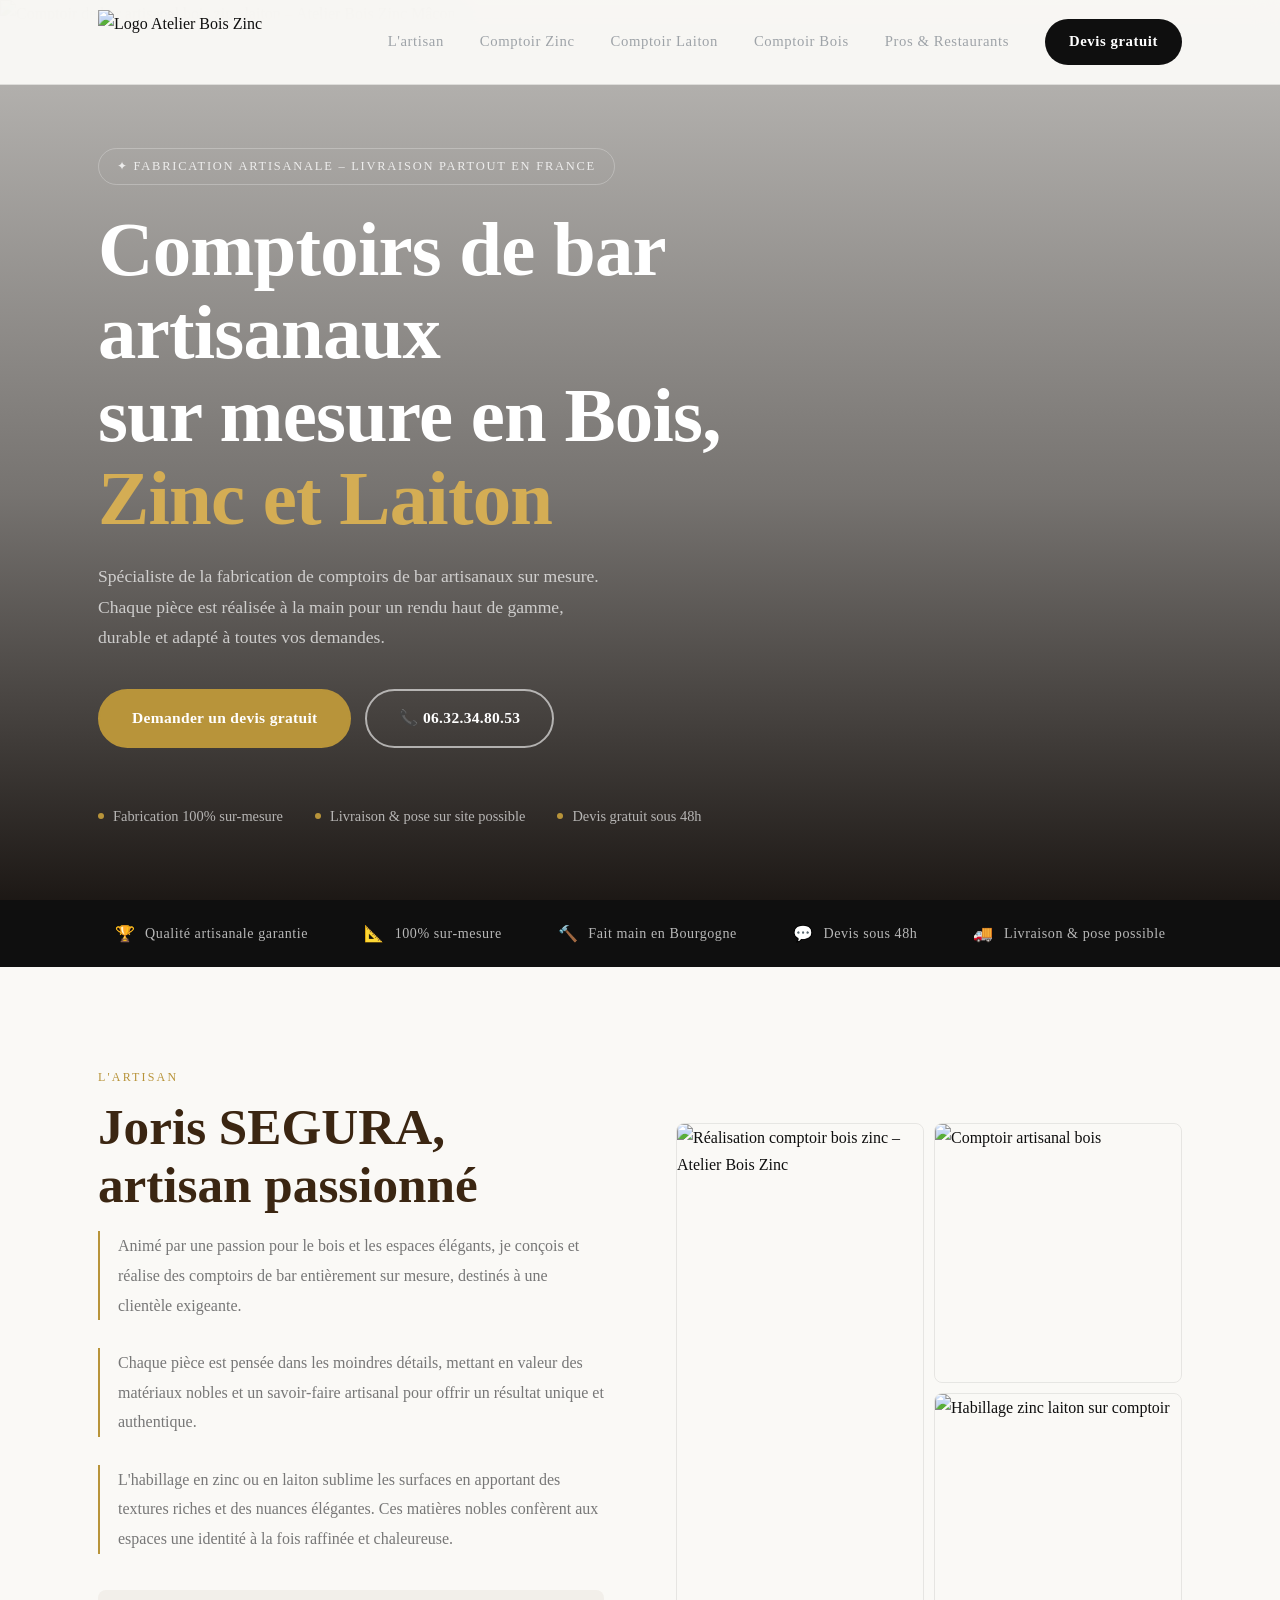
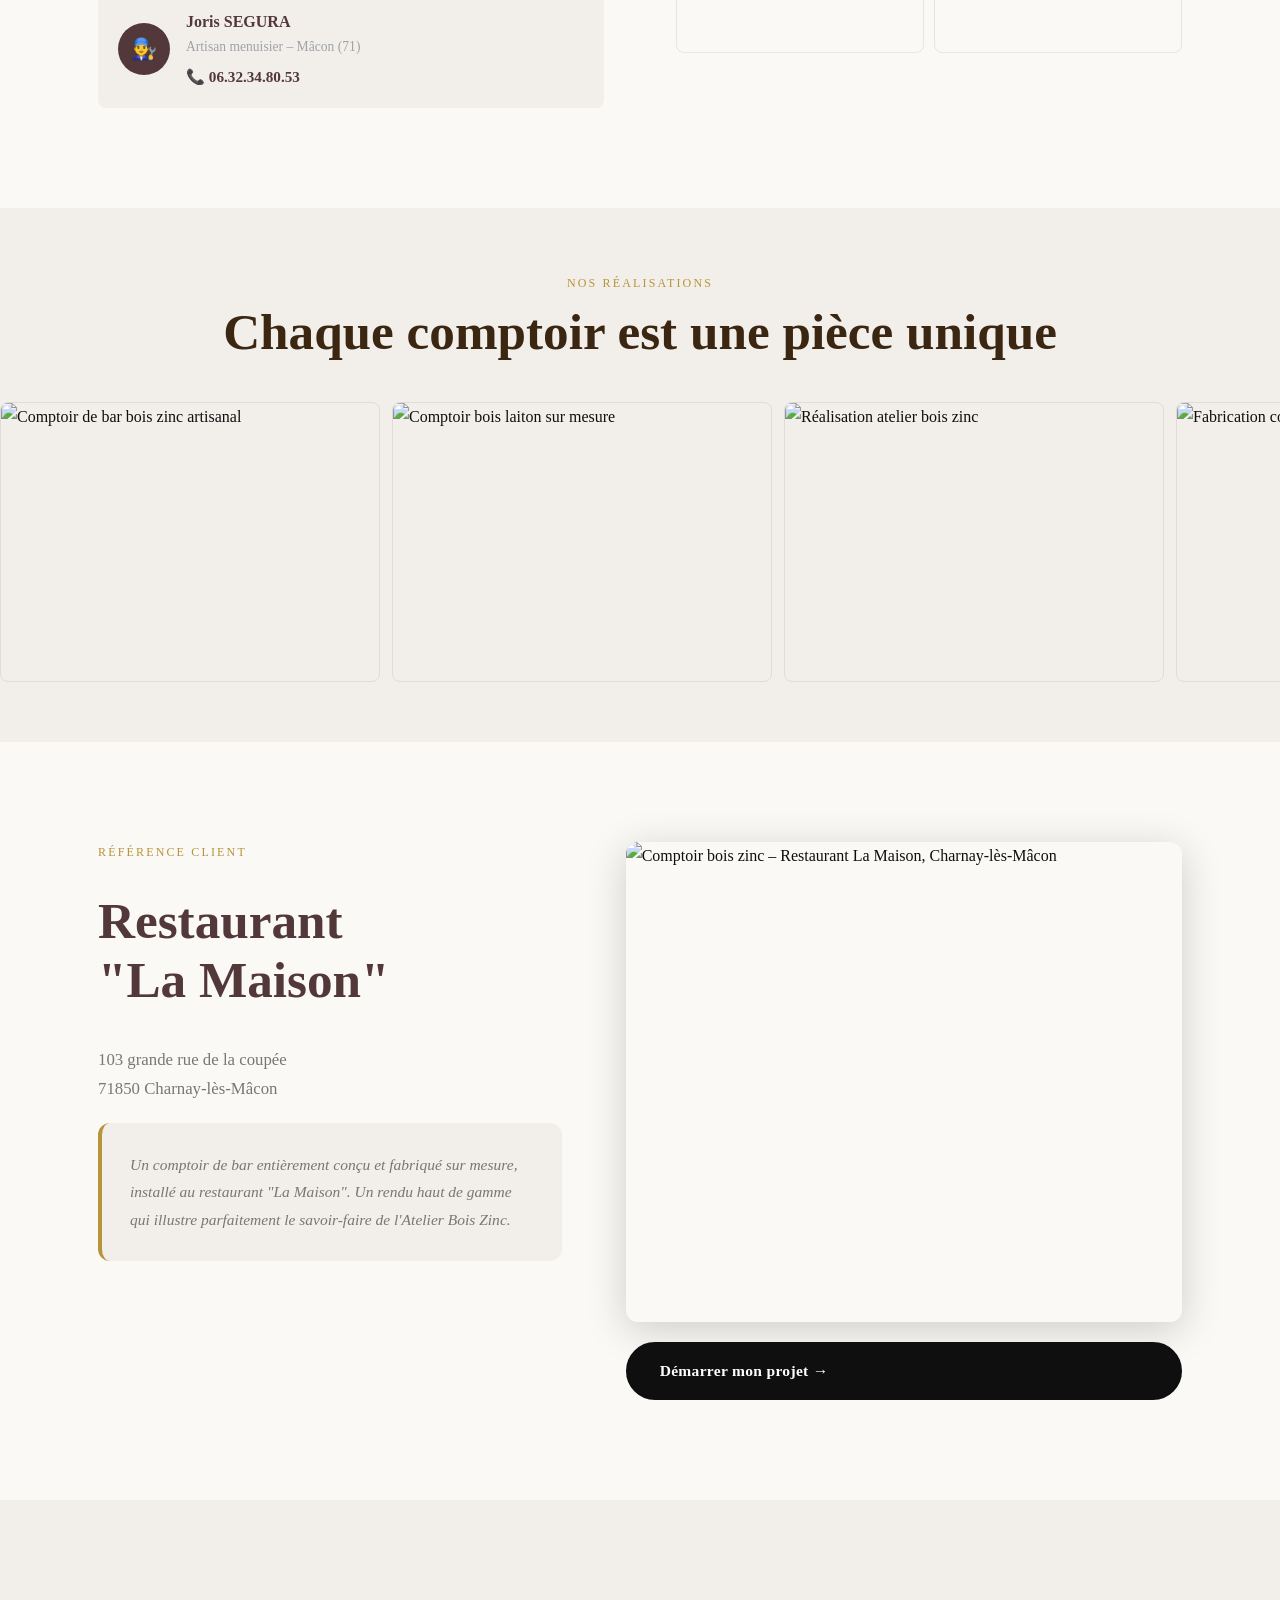
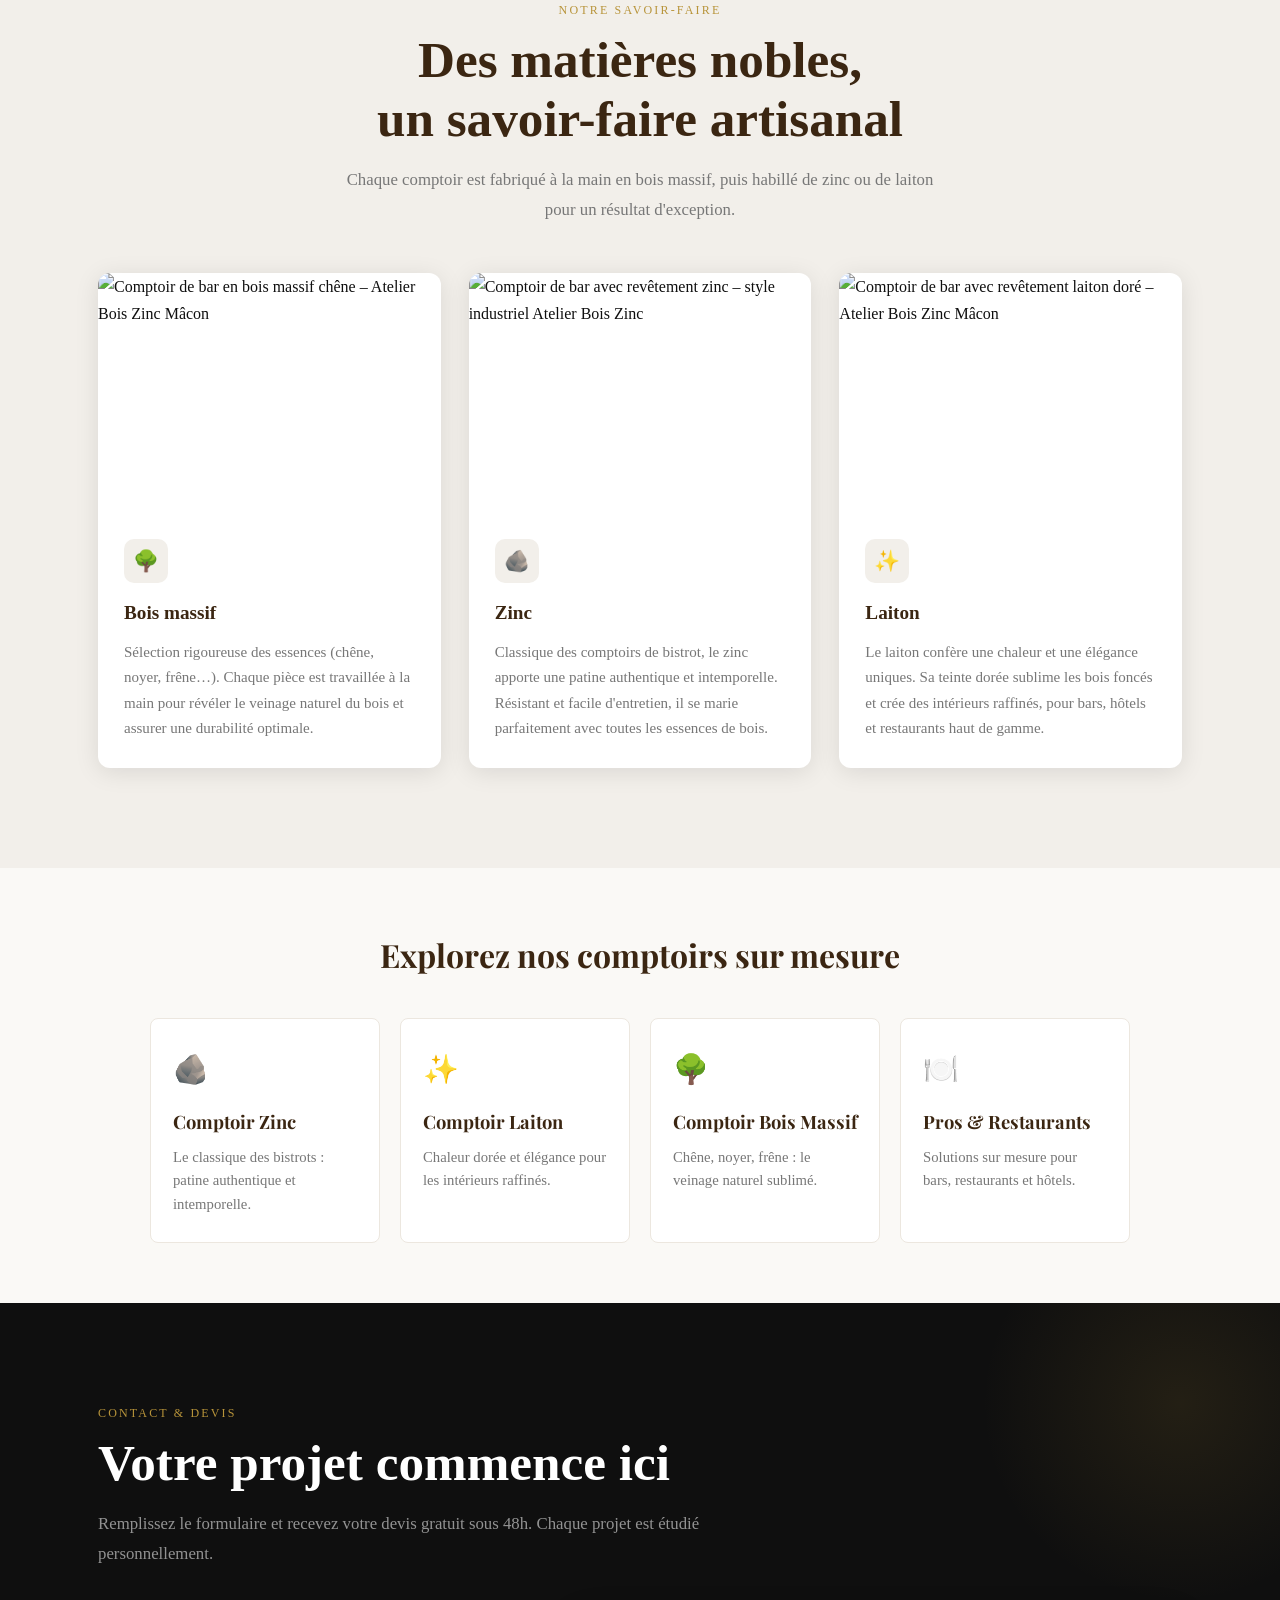
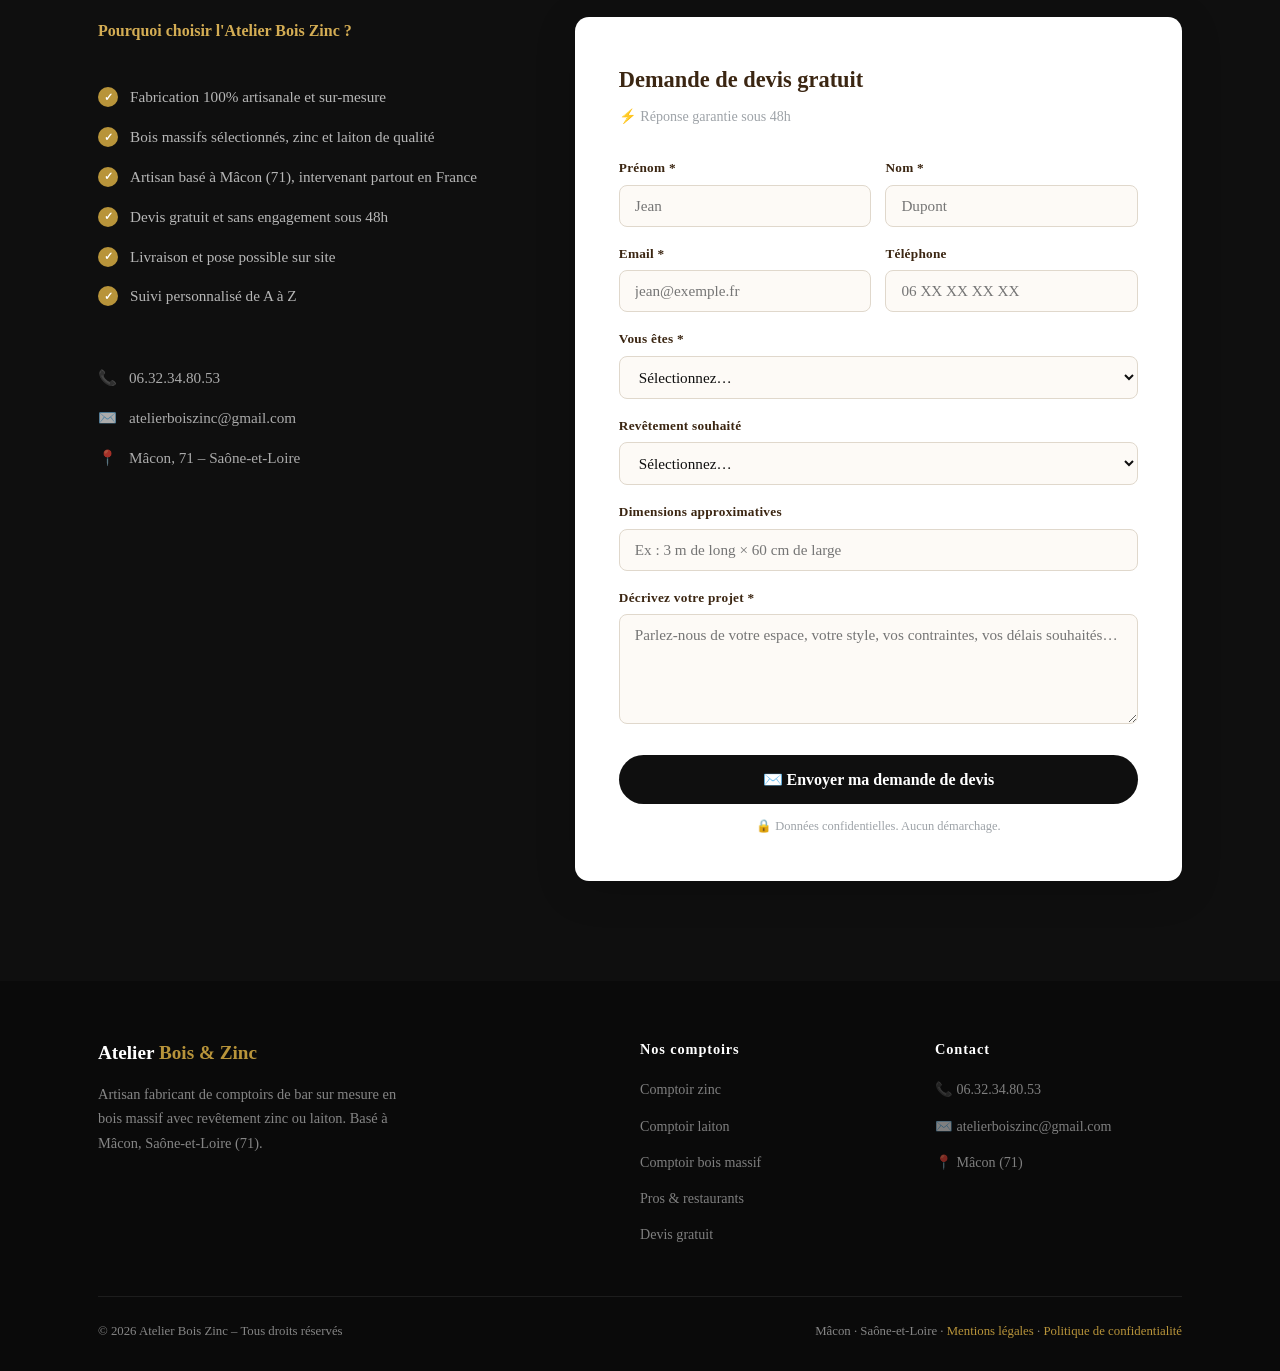
==== commit a66b3eec: "Add files via upload" ====
--- a/index.html
+++ b/index.html
@@ -3,273 +3,53 @@
 <head>
   <meta charset="UTF-8" />
   <meta name="viewport" content="width=device-width, initial-scale=1.0" />
-  <!-- ===== SEO OPTIMISÉ ===== -->
-  <title>Comptoir de bar artisanal sur mesure en bois, zinc et laiton | Atelier Bois Zinc – Mâcon</title>
-  <meta name="description" content="Joris SEGURA, artisan à Mâcon (71), fabrique des comptoirs de bar sur mesure en bois massif avec revêtement zinc ou laiton. Résultat haut de gamme pour bars, restaurants et hôtels. Devis gratuit sous 48h." />
-  <meta name="keywords" content="comptoir bar sur mesure Mâcon, comptoir bois zinc Saône-et-Loire, artisan menuisier Mâcon, comptoir laiton bois, fabrication comptoir bar 71, Atelier Bois Zinc Mâcon, Joris Segura artisan" />
+  <!-- ===== SEO OPTIMISÉ (cible nationale) ===== -->
+  <title>Comptoir de bar zinc, laiton & bois sur mesure | Fabrication artisanale – Livraison France</title>
+  <meta name="description" content="Fabrication artisanale de comptoirs de bar sur mesure : bois massif habillé de zinc ou de laiton. Pièces uniques pour bars, restaurants et hôtels. Livraison et pose partout en France. Devis gratuit sous 48h." />
+  <meta name="keywords" content="comptoir de bar zinc sur mesure, dessus de bar laiton, plateau zinc comptoir, comptoir bar bois massif, fabrication comptoir bistrot, habillage zinc comptoir, comptoir de bar sur mesure, piste de bar zinc" />
   <meta name="robots" content="index, follow" />
   <meta name="author" content="Joris SEGURA – Atelier Bois Zinc" />
-  <link rel="canonical" href="https://atelier-bois-zinc.netlify.app/" />
+  <link rel="canonical" href="https://www.atelierboiszinc.fr/" />
   <!-- Open Graph -->
   <meta property="og:type" content="website" />
-  <meta property="og:title" content="Atelier Bois Zinc – Comptoirs de bar artisanaux sur mesure | Mâcon" />
-  <meta property="og:description" content="Fabrication artisanale de comptoirs de bar en bois, zinc et laiton. Joris SEGURA, artisan basé à Mâcon. Devis gratuit sous 48h." />
-  <meta property="og:url" content="https://atelier-bois-zinc.netlify.app/" />
+  <meta property="og:title" content="Comptoir de bar zinc, laiton & bois sur mesure | Atelier Bois Zinc" />
+  <meta property="og:description" content="Fabrication artisanale de comptoirs de bar en bois massif habillé de zinc ou de laiton. Pièces uniques, livraison et pose partout en France. Devis gratuit sous 48h." />
+  <meta property="og:url" content="https://www.atelierboiszinc.fr/" />
   <meta property="og:locale" content="fr_FR" />
   <meta property="og:image" content="https://framerusercontent.com/images/gam2Mj7pCaX02J4KKRIOKVurc3I.jpeg" />
-  <!-- Schema.org LocalBusiness -->
+  <!-- Schema.org -->
   <script type="application/ld+json">
   {
     "@context": "https://schema.org",
-    "@type": "LocalBusiness",
+    "@type": "ProfessionalService",
     "name": "Atelier Bois Zinc",
-    "description": "Fabrication artisanale de comptoirs de bar sur mesure en bois massif avec revêtement zinc ou laiton.",
-    "url": "https://atelier-bois-zinc.netlify.app",
+    "description": "Fabrication artisanale de comptoirs de bar sur mesure en bois massif avec revêtement zinc ou laiton. Livraison et pose partout en France.",
+    "url": "https://www.atelierboiszinc.fr",
     "telephone": "+33632348053",
+    "email": "atelierboiszinc@gmail.com",
     "priceRange": "€€€",
     "founder": { "@type": "Person", "name": "Joris SEGURA" },
     "address": {
       "@type": "PostalAddress",
-      "addressLocality": "Mâcon",
-      "postalCode": "71000",
+      "addressLocality": "Saint-Laurent-sur-Saône",
+      "postalCode": "01750",
       "addressCountry": "FR"
     },
-    "areaServed": ["Mâcon", "Saône-et-Loire", "Bourgogne", "France"],
-    "serviceType": ["Fabrication de comptoirs de bar", "Menuiserie sur-mesure", "Habillage zinc et laiton"],
-    "hasMap": "https://maps.google.com/?q=Mâcon"
+    "areaServed": { "@type": "Country", "name": "France" },
+    "serviceType": ["Fabrication de comptoirs de bar sur mesure", "Habillage zinc et laiton", "Menuiserie sur-mesure"],
+    "makesOffer": {
+      "@type": "Offer",
+      "itemOffered": {
+        "@type": "Product",
+        "name": "Comptoir de bar sur mesure en bois, zinc ou laiton"
+      }
+    }
   }
   </script>
-  <style>
-    /* ===== RESET ===== */
-    *, *::before, *::after { box-sizing: border-box; margin: 0; padding: 0; }
-    :root {
-      --creme:      #faf9f6;
-      --creme-fonce: #f2efea;
-      --bois:       #3b2612;
-      --bois-doux:  #523838;
-      --zinc:       #8a9ba8;
-      --laiton:     #b8943a;
-      --laiton-clair: #d4ad54;
-      --noir:       #0f0f0f;
-      --gris:       #9ea3a8;
-      --gris-doux:  #777;
-      --blanc:      #ffffff;
-      --ombre:      0 4px 24px rgba(0,0,0,0.10);
-      --ombre-forte: 0 8px 40px rgba(0,0,0,0.18);
-      --radius:     8px;
-      --tr:         0.28s ease;
-    }
-    html { scroll-behavior: smooth; }
-    body {
-      font-family: 'Georgia', serif;
-      background: var(--creme);
-      color: var(--noir);
-      line-height: 1.7;
-      -webkit-font-smoothing: antialiased;
-    }
-    img { max-width: 100%; display: block; }
-    a { color: inherit; text-decoration: none; }
-    .container { max-width: 1140px; margin: 0 auto; padding: 0 28px; }
-    .tag {
-      font-family: 'Georgia', serif;
-      font-size: 0.75rem;
-      letter-spacing: 0.18em;
-      text-transform: uppercase;
-      color: var(--laiton);
-      margin-bottom: 10px;
-    }
-    .titre {
-      font-size: clamp(2rem, 4.5vw, 3.2rem);
-      line-height: 1.15;
-      color: var(--bois);
-      margin-bottom: 16px;
-    }
-    .sous-titre {
-      font-size: 1.05rem;
-      color: var(--gris-doux);
-      max-width: 620px;
-      margin-bottom: 48px;
-      line-height: 1.8;
-    }
-    .btn {
-      display: inline-block;
-      padding: 14px 32px;
-      border-radius: 100px;
-      font-family: 'Georgia', serif;
-      font-size: 0.97rem;
-      font-weight: bold;
-      cursor: pointer;
-      transition: var(--tr);
-      letter-spacing: 0.02em;
-      border: 2px solid transparent;
-    }
-    .btn-noir { background: var(--noir); color: var(--blanc); border-color: var(--noir); }
-    .btn-noir:hover { background: #2a2a2a; transform: translateY(-2px); box-shadow: var(--ombre); }
-    .btn-laiton { background: var(--laiton); color: var(--blanc); border-color: var(--laiton); }
-    .btn-laiton:hover { background: var(--laiton-clair); transform: translateY(-2px); box-shadow: 0 6px 24px rgba(184,148,58,0.35); }
-    .btn-outline-blanc { background: transparent; color: var(--blanc); border-color: rgba(255,255,255,0.6); }
-    .btn-outline-blanc:hover { background: rgba(255,255,255,0.1); transform: translateY(-2px); }
-    /* HEADER */
-    header { position: fixed; top: 0; left: 0; right: 0; z-index: 100; background: rgba(250,249,246,0.96); backdrop-filter: blur(12px); border-bottom: 1px solid rgba(0,0,0,0.1); transition: box-shadow var(--tr); }
-    .header-inner { max-width: 1140px; margin: 0 auto; padding: 0 28px; display: flex; align-items: center; justify-content: space-between; height: 84px; }
-    .logo { display: flex; align-items: center; gap: 10px; }
-    .logo-img { height: 64px; object-fit: contain; }
-    nav { display: flex; align-items: center; gap: 36px; }
-    nav a { font-size: 0.92rem; color: var(--gris); letter-spacing: 0.04em; transition: var(--tr); }
-    nav a:hover { color: var(--noir); }
-    .nav-cta { background: var(--noir); color: var(--blanc) !important; padding: 10px 24px; border-radius: 100px; font-weight: bold; }
-    .nav-cta:hover { background: #2a2a2a !important; transform: translateY(-1px); }
-    .hamburger { display: none; flex-direction: column; gap: 5px; cursor: pointer; padding: 4px; background: none; border: none; }
-    .hamburger span { display: block; width: 24px; height: 2px; background: var(--noir); border-radius: 2px; transition: var(--tr); }
-    /* HERO */
-    #hero { min-height: 100vh; position: relative; display: flex; align-items: flex-end; padding-top: 84px; overflow: hidden; }
-    .hero-bg { position: absolute; inset: 0; object-fit: cover; width: 100%; height: 100%; z-index: 0; }
-    .hero-overlay { position: absolute; inset: 0; background: linear-gradient(to top, rgba(10,5,2,0.92) 0%, rgba(10,5,2,0.55) 45%, rgba(10,5,2,0.25) 100%); z-index: 1; }
-    .hero-inner { position: relative; z-index: 2; max-width: 1140px; margin: 0 auto; padding: 0 28px 72px; width: 100%; }
-    .hero-badge { display: inline-flex; align-items: center; gap: 8px; border: 1px solid rgba(255,255,255,0.25); color: rgba(255,255,255,0.8); font-size: 0.78rem; letter-spacing: 0.14em; text-transform: uppercase; padding: 7px 18px; border-radius: 100px; margin-bottom: 24px; }
-    .hero-title { font-size: clamp(2.6rem, 6vw, 5rem); color: var(--blanc); line-height: 1.08; max-width: 820px; margin-bottom: 20px; letter-spacing: -0.01em; }
-    .hero-title em { font-style: normal; color: var(--laiton-clair); }
-    .hero-desc { font-size: 1.1rem; color: rgba(255,255,255,0.7); max-width: 520px; margin-bottom: 36px; line-height: 1.75; }
-    .hero-actions { display: flex; gap: 14px; flex-wrap: wrap; margin-bottom: 56px; }
-    .hero-meta { display: flex; align-items: center; gap: 32px; flex-wrap: wrap; }
-    .hero-meta-item { display: flex; align-items: center; gap: 9px; color: rgba(255,255,255,0.65); font-size: 0.9rem; }
-    .hero-meta-dot { width: 6px; height: 6px; background: var(--laiton); border-radius: 50%; flex-shrink: 0; }
-    /* BANDEAU */
-    #bandeau { background: var(--noir); padding: 20px 0; overflow: hidden; }
-    .bandeau-inner { display: flex; align-items: center; justify-content: center; gap: 56px; flex-wrap: wrap; max-width: 1140px; margin: 0 auto; padding: 0 28px; }
-    .bandeau-item { display: flex; align-items: center; gap: 10px; color: rgba(255,255,255,0.7); font-size: 0.88rem; letter-spacing: 0.04em; }
-    .bandeau-item span:first-child { color: var(--laiton); font-size: 1rem; }
-    /* ABOUT */
-    #about { padding: 100px 0; background: var(--creme); }
-    .about-grid { display: grid; grid-template-columns: 1fr 1fr; gap: 72px; align-items: center; }
-    .about-textes { display: flex; flex-direction: column; gap: 28px; }
-    .about-para { font-size: 1rem; color: var(--gris-doux); line-height: 1.85; padding-left: 18px; border-left: 2px solid var(--laiton); }
-    .about-artisan { display: flex; align-items: center; gap: 16px; margin-top: 8px; padding: 18px 20px; background: var(--creme-fonce); border-radius: var(--radius); }
-    .about-artisan-avatar { width: 52px; height: 52px; background: var(--bois-doux); border-radius: 50%; display: flex; align-items: center; justify-content: center; color: var(--blanc); font-size: 1.3rem; flex-shrink: 0; }
-    .about-artisan-nom { font-size: 1rem; font-weight: bold; color: var(--bois-doux); }
-    .about-artisan-titre { font-size: 0.85rem; color: var(--gris); }
-    .about-artisan-tel { margin-top: 6px; display: flex; align-items: center; gap: 6px; font-size: 0.95rem; color: var(--bois-doux); font-weight: bold; }
-    .about-images { display: grid; grid-template-columns: 1fr 1fr; grid-template-rows: 260px 260px; gap: 10px; }
-    .about-img { border-radius: var(--radius); overflow: hidden; border: 1px solid rgba(0,0,0,0.08); }
-    .about-img img { width: 100%; height: 100%; object-fit: cover; transition: transform 0.5s ease; }
-    .about-img:hover img { transform: scale(1.05); }
-    .about-img-big { grid-row: span 2; border-radius: var(--radius); overflow: hidden; border: 1px solid rgba(0,0,0,0.08); }
-    .about-img-big img { width: 100%; height: 100%; object-fit: cover; transition: transform 0.5s ease; }
-    .about-img-big:hover img { transform: scale(1.05); }
-    /* GALERIE */
-    #galerie { background: var(--creme-fonce); padding: 60px 0; overflow: hidden; }
-    .galerie-track { display: flex; gap: 12px; animation: ticker 25s linear infinite; width: max-content; }
-    .galerie-track:hover { animation-play-state: paused; }
-    @keyframes ticker { from { transform: translateX(0); } to { transform: translateX(-50%); } }
-    .galerie-item { width: 380px; height: 280px; border-radius: var(--radius); overflow: hidden; flex-shrink: 0; border: 1px solid rgba(0,0,0,0.08); }
-    .galerie-item img { width: 100%; height: 100%; object-fit: cover; transition: transform 0.5s ease; }
-    .galerie-item:hover img { transform: scale(1.04); }
-    /* REFERENCE */
-    #reference { padding: 100px 0; background: var(--creme); }
-    .reference-grid { display: grid; grid-template-columns: 1fr 1.2fr; gap: 64px; align-items: start; }
-    .reference-infos { display: flex; flex-direction: column; gap: 20px; }
-    .reference-adresse { font-size: 1.05rem; color: var(--gris-doux); line-height: 1.7; }
-    .reference-card { background: var(--creme-fonce); border-radius: 12px; padding: 28px; border-left: 4px solid var(--laiton); }
-    .reference-card p { font-size: 0.97rem; color: var(--gris-doux); font-style: italic; line-height: 1.75; }
-    .reference-img-col { display: flex; flex-direction: column; gap: 20px; }
-    .reference-img-wrap { border-radius: 12px; overflow: hidden; box-shadow: var(--ombre-forte); height: 480px; }
-    .reference-img-wrap img { width: 100%; height: 100%; object-fit: cover; object-position: 49% 80%; }
-    /* MATERIAUX */
-    #materiaux { padding: 100px 0; background: var(--creme-fonce); }
-    .materiaux-grid { display: grid; grid-template-columns: repeat(3, 1fr); gap: 28px; }
-    .materiau-card { background: var(--blanc); border-radius: 12px; overflow: hidden; box-shadow: var(--ombre); transition: var(--tr); }
-    .materiau-card:hover { transform: translateY(-6px); box-shadow: var(--ombre-forte); }
-    .materiau-img { height: 240px; overflow: hidden; display: block; }
-    .materiau-img img { width: 100%; height: 100%; object-fit: cover; object-position: center center; display: block; transition: transform 0.5s ease; }
-    .materiau-card:hover .materiau-img img { transform: scale(1.05); }
-    .materiau-body { padding: 26px; }
-    .materiau-icon { width: 44px; height: 44px; background: var(--creme-fonce); border-radius: 10px; display: flex; align-items: center; justify-content: center; font-size: 1.3rem; margin-bottom: 14px; }
-    .materiau-card h3 { font-size: 1.2rem; color: var(--bois); margin-bottom: 10px; }
-    .materiau-card p { font-size: 0.94rem; color: var(--gris-doux); line-height: 1.7; }
-    /* DEVIS */
-    #devis { padding: 100px 0; background: var(--noir); position: relative; overflow: hidden; }
-    #devis::before { content: ''; position: absolute; top: -100px; right: -100px; width: 400px; height: 400px; background: radial-gradient(circle, rgba(184,148,58,0.12), transparent 70%); border-radius: 50%; }
-    #devis .titre { color: var(--blanc); }
-    #devis .sous-titre { color: rgba(255,255,255,0.55); }
-    .devis-wrap { display: grid; grid-template-columns: 1fr 1.5fr; gap: 72px; align-items: start; }
-    .devis-infos { display: flex; flex-direction: column; gap: 24px; }
-    .devis-infos h3 { font-size: 1rem; color: var(--laiton-clair); margin-bottom: 16px; }
-    .devis-points { list-style: none; display: flex; flex-direction: column; gap: 14px; }
-    .devis-points li { display: flex; align-items: flex-start; gap: 12px; color: rgba(255,255,255,0.7); font-size: 0.95rem; }
-    .devis-points li::before { content: '✓'; background: var(--laiton); color: var(--blanc); width: 20px; height: 20px; border-radius: 50%; display: flex; align-items: center; justify-content: center; font-size: 0.7rem; font-weight: bold; flex-shrink: 0; margin-top: 3px; }
-    .devis-contacts { margin-top: 32px; display: flex; flex-direction: column; gap: 14px; }
-    .devis-contact-lien { display: flex; align-items: center; gap: 12px; color: rgba(255,255,255,0.65); font-size: 0.95rem; transition: var(--tr); }
-    .devis-contact-lien:hover { color: var(--laiton-clair); }
-    /* FORM */
-    .form-card { background: var(--blanc); border-radius: 14px; padding: 44px; box-shadow: var(--ombre-forte); }
-    .form-card h3 { font-size: 1.4rem; color: var(--bois); margin-bottom: 6px; }
-    .form-card > p { font-size: 0.88rem; color: var(--gris); margin-bottom: 28px; }
-    .form-row { display: grid; grid-template-columns: 1fr 1fr; gap: 14px; }
-    .form-group { margin-bottom: 16px; }
-    .form-group label { display: block; font-size: 0.83rem; color: var(--bois); margin-bottom: 5px; font-weight: bold; letter-spacing: 0.02em; }
-    .form-group input, .form-group select, .form-group textarea { width: 100%; padding: 11px 15px; border: 1.5px solid #e0d8cc; border-radius: var(--radius); font-family: 'Georgia', serif; font-size: 0.95rem; color: var(--noir); background: #fdfaf6; transition: var(--tr); outline: none; }
-    .form-group input:focus, .form-group select:focus, .form-group textarea:focus { border-color: var(--laiton); box-shadow: 0 0 0 3px rgba(184,148,58,0.12); }
-    .form-group textarea { resize: vertical; min-height: 110px; }
-    .form-submit { width: 100%; padding: 15px; background: var(--noir); color: var(--blanc); font-family: 'Georgia', serif; font-size: 1rem; font-weight: bold; border: none; border-radius: 100px; cursor: pointer; transition: var(--tr); margin-top: 6px; }
-    .form-submit:hover { background: #2a2a2a; transform: translateY(-2px); box-shadow: var(--ombre); }
-    .form-submit:disabled { opacity: 0.7; cursor: not-allowed; transform: none; }
-    .form-mention { text-align: center; font-size: 0.78rem; color: var(--gris); margin-top: 12px; }
-    .form-success { display: none; text-align: center; padding: 32px; }
-    .form-success.show { display: block; }
-    .success-icon { font-size: 3rem; margin-bottom: 14px; }
-    .form-success h3 { color: var(--bois); font-size: 1.4rem; margin-bottom: 8px; }
-    .form-success p { color: var(--gris-doux); }
-    /* FOOTER */
-    footer { background: #0a0a0a; padding: 56px 0 28px; color: rgba(255,255,255,0.5); }
-    .footer-grid { display: grid; grid-template-columns: 2fr 1fr 1fr; gap: 48px; margin-bottom: 40px; }
-    .footer-brand p { font-size: 0.9rem; line-height: 1.7; max-width: 300px; margin-top: 12px; }
-    .footer-logo-text { font-size: 1.2rem; color: var(--blanc); font-weight: bold; }
-    .footer-logo-text span { color: var(--laiton); }
-    .footer-col h4 { color: var(--blanc); font-size: 0.9rem; margin-bottom: 14px; letter-spacing: 0.06em; }
-    .footer-col ul { list-style: none; }
-    .footer-col ul li { margin-bottom: 9px; }
-    .footer-col ul li a { font-size: 0.88rem; color: rgba(255,255,255,0.48); transition: var(--tr); }
-    .footer-col ul li a:hover { color: var(--laiton); }
-    .footer-bottom { border-top: 1px solid rgba(255,255,255,0.08); padding-top: 24px; display: flex; align-items: center; justify-content: space-between; font-size: 0.8rem; flex-wrap: wrap; gap: 8px; }
-    .footer-bottom a { color: var(--laiton); }
-    /* ANIMATE */
-    .animate { opacity: 0; transform: translateY(24px); transition: opacity 0.6s ease, transform 0.6s ease; }
-    .animate.visible { opacity: 1; transform: translateY(0); }
-    /* RESPONSIVE */
-    @media (max-width: 960px) {
-      nav { display: none; }
-      nav.open { display: flex; flex-direction: column; position: fixed; top: 84px; left: 0; right: 0; background: var(--creme); padding: 24px; gap: 18px; border-bottom: 1px solid rgba(0,0,0,0.1); z-index: 99; }
-      nav.open a { color: var(--noir); font-size: 1rem; }
-      .hamburger { display: flex; }
-      .about-grid { grid-template-columns: 1fr; gap: 40px; }
-      .about-images { grid-template-rows: 200px 200px; }
-      .reference-grid { grid-template-columns: 1fr; gap: 36px; }
-      .devis-wrap { grid-template-columns: 1fr; gap: 40px; }
-      .materiaux-grid { grid-template-columns: 1fr 1fr; }
-      .footer-grid { grid-template-columns: 1fr 1fr; }
-      .form-row { grid-template-columns: 1fr; }
-    }
-    @media (max-width: 600px) {
-      .materiaux-grid { grid-template-columns: 1fr; }
-      .footer-grid { grid-template-columns: 1fr; }
-      .about-images { display: none; }
-      .hero-title { font-size: 2.4rem; }
-      .form-card { padding: 24px; }
-      .bandeau-inner { gap: 20px; }
-    }
-    /* MODALS LÉGAUX */
-    .modal-overlay { display: none; position: fixed; inset: 0; background: rgba(0,0,0,0.7); z-index: 1000; overflow-y: auto; padding: 40px 20px; }
-    .modal-overlay.open { display: flex; align-items: flex-start; justify-content: center; }
-    .modal-box { background: var(--creme); border-radius: 12px; max-width: 760px; width: 100%; padding: 48px; position: relative; margin: auto; }
-    .modal-close { position: absolute; top: 18px; right: 20px; font-size: 1.5rem; cursor: pointer; color: var(--gris); background: none; border: none; line-height: 1; }
-    .modal-close:hover { color: var(--noir); }
-    .modal-box h2 { font-size: 1.6rem; color: var(--bois); margin-bottom: 24px; padding-bottom: 14px; border-bottom: 2px solid var(--laiton); }
-    .modal-box h3 { font-size: 1.05rem; color: var(--bois-doux); margin: 24px 0 8px; }
-    .modal-box p { font-size: 0.93rem; color: var(--gris-doux); line-height: 1.8; margin-bottom: 10px; }
-    .modal-box ul { padding-left: 20px; margin-bottom: 10px; }
-    .modal-box ul li { font-size: 0.93rem; color: var(--gris-doux); line-height: 1.8; }
-    .modal-box a { color: var(--laiton); }
-  </style>
+  <link rel="preconnect" href="https://fonts.googleapis.com" />
+  <link rel="preconnect" href="https://fonts.gstatic.com" crossorigin />
+  <link href="https://fonts.googleapis.com/css2?family=Playfair+Display:ital,wght@0,400;0,600;0,700;1,400&family=Inter:wght@300;400;500;600;700&display=swap" rel="stylesheet" />
+  <link rel="stylesheet" href="styles.css" />
 </head>
 <body>
   <!-- HEADER -->
@@ -280,9 +60,10 @@
       </a>
       <nav id="main-nav">
         <a href="#about">L'artisan</a>
-        <a href="#galerie">Réalisations</a>
-        <a href="#reference">Référence</a>
-        <a href="#materiaux">Matériaux</a>
+        <a href="comptoir-zinc.html">Comptoir Zinc</a>
+        <a href="comptoir-laiton.html">Comptoir Laiton</a>
+        <a href="comptoir-bois.html">Comptoir Bois</a>
+        <a href="comptoir-restaurant.html">Pros & Restaurants</a>
         <a href="#devis" class="nav-cta">Devis gratuit</a>
       </nav>
       <button class="hamburger" id="hamburger" aria-label="Menu" onclick="toggleMenu()">
@@ -296,7 +77,7 @@
     <img src="https://framerusercontent.com/images/gam2Mj7pCaX02J4KKRIOKVurc3I.jpeg" alt="Comptoir de bar artisanal bois zinc laiton – Atelier Bois Zinc Mâcon" class="hero-bg" fetchpriority="high" />
     <div class="hero-overlay"></div>
     <div class="hero-inner">
-      <div class="hero-badge">✦ Artisan basé à Mâcon – Saône-et-Loire</div>
+      <div class="hero-badge">✦ Fabrication artisanale – Livraison partout en France</div>
       <h1 class="hero-title">Comptoirs de bar artisanaux<br />sur mesure en Bois,<br /><em>Zinc et Laiton</em></h1>
       <p class="hero-desc">Spécialiste de la fabrication de comptoirs de bar artisanaux sur mesure. Chaque pièce est réalisée à la main pour un rendu haut de gamme, durable et adapté à toutes vos demandes.</p>
       <div class="hero-actions">
@@ -436,6 +217,20 @@
   </section>
 
   <!-- DEVIS / CONTACT -->
+
+  <!-- MAILLAGE INTERNE VERS PAGES THÉMATIQUES -->
+  <section class="liens-pages">
+    <div class="container">
+      <h2>Explorez nos comptoirs sur mesure</h2>
+      <div class="liens-grid">
+        <a href="comptoir-zinc.html" class="lien-carte"><span class="lien-emoji">🪨</span><h3>Comptoir Zinc</h3><p>Le classique des bistrots : patine authentique et intemporelle.</p></a>
+        <a href="comptoir-laiton.html" class="lien-carte"><span class="lien-emoji">✨</span><h3>Comptoir Laiton</h3><p>Chaleur dorée et élégance pour les intérieurs raffinés.</p></a>
+        <a href="comptoir-bois.html" class="lien-carte"><span class="lien-emoji">🌳</span><h3>Comptoir Bois Massif</h3><p>Chêne, noyer, frêne : le veinage naturel sublimé.</p></a>
+        <a href="comptoir-restaurant.html" class="lien-carte"><span class="lien-emoji">🍽️</span><h3>Pros & Restaurants</h3><p>Solutions sur mesure pour bars, restaurants et hôtels.</p></a>
+      </div>
+    </div>
+  </section>
+
   <section id="devis">
     <div class="container">
       <p class="tag animate" style="color: var(--laiton);">Contact & devis</p>
@@ -533,12 +328,12 @@
           <p>Artisan fabricant de comptoirs de bar sur mesure en bois massif avec revêtement zinc ou laiton. Basé à Mâcon, Saône-et-Loire (71).</p>
         </div>
         <div class="footer-col">
-          <h4>Navigation</h4>
+          <h4>Nos comptoirs</h4>
           <ul>
-            <li><a href="#about">L'artisan</a></li>
-            <li><a href="#galerie">Réalisations</a></li>
-            <li><a href="#reference">Référence</a></li>
-            <li><a href="#materiaux">Matériaux</a></li>
+            <li><a href="comptoir-zinc.html">Comptoir zinc</a></li>
+            <li><a href="comptoir-laiton.html">Comptoir laiton</a></li>
+            <li><a href="comptoir-bois.html">Comptoir bois massif</a></li>
+            <li><a href="comptoir-restaurant.html">Pros & restaurants</a></li>
             <li><a href="#devis">Devis gratuit</a></li>
           </ul>
         </div>
@@ -577,9 +372,9 @@
 
       <h3>Hébergement</h3>
       <p>
-        Ce site est hébergé par <strong>Netlify, Inc.</strong><br />
-        512 2nd Street, Suite 200, San Francisco, CA 94107, États-Unis<br />
-        <a href="https://www.netlify.com" target="_blank" rel="noopener">www.netlify.com</a>
+        Ce site est hébergé par <strong>Vercel, Inc.</strong><br />
+        340 Pine Street, Suite 701, San Francisco, CA 94104, États-Unis<br />
+        <a href="https://www.vercel.com" target="_blank" rel="noopener">www.vercel.com</a>
       </p>
 
       <h3>Propriété intellectuelle</h3>
--- a/styles.css
+++ b/styles.css
@@ -0,0 +1,276 @@
+    /* ===== RESET ===== */
+    *, *::before, *::after { box-sizing: border-box; margin: 0; padding: 0; }
+    :root {
+      --creme:      #faf9f6;
+      --creme-fonce: #f2efea;
+      --bois:       #3b2612;
+      --bois-doux:  #523838;
+      --zinc:       #8a9ba8;
+      --laiton:     #b8943a;
+      --laiton-clair: #d4ad54;
+      --noir:       #0f0f0f;
+      --gris:       #9ea3a8;
+      --gris-doux:  #777;
+      --blanc:      #ffffff;
+      --ombre:      0 4px 24px rgba(0,0,0,0.10);
+      --ombre-forte: 0 8px 40px rgba(0,0,0,0.18);
+      --radius:     8px;
+      --tr:         0.28s ease;
+    }
+    html { scroll-behavior: smooth; }
+    body {
+      font-family: 'Georgia', serif;
+      background: var(--creme);
+      color: var(--noir);
+      line-height: 1.7;
+      -webkit-font-smoothing: antialiased;
+    }
+    img { max-width: 100%; display: block; }
+    a { color: inherit; text-decoration: none; }
+    .container { max-width: 1140px; margin: 0 auto; padding: 0 28px; }
+    .tag {
+      font-family: 'Georgia', serif;
+      font-size: 0.75rem;
+      letter-spacing: 0.18em;
+      text-transform: uppercase;
+      color: var(--laiton);
+      margin-bottom: 10px;
+    }
+    .titre {
+      font-size: clamp(2rem, 4.5vw, 3.2rem);
+      line-height: 1.15;
+      color: var(--bois);
+      margin-bottom: 16px;
+    }
+    .sous-titre {
+      font-size: 1.05rem;
+      color: var(--gris-doux);
+      max-width: 620px;
+      margin-bottom: 48px;
+      line-height: 1.8;
+    }
+    .btn {
+      display: inline-block;
+      padding: 14px 32px;
+      border-radius: 100px;
+      font-family: 'Georgia', serif;
+      font-size: 0.97rem;
+      font-weight: bold;
+      cursor: pointer;
+      transition: var(--tr);
+      letter-spacing: 0.02em;
+      border: 2px solid transparent;
+    }
+    .btn-noir { background: var(--noir); color: var(--blanc); border-color: var(--noir); }
+    .btn-noir:hover { background: #2a2a2a; transform: translateY(-2px); box-shadow: var(--ombre); }
+    .btn-laiton { background: var(--laiton); color: var(--blanc); border-color: var(--laiton); }
+    .btn-laiton:hover { background: var(--laiton-clair); transform: translateY(-2px); box-shadow: 0 6px 24px rgba(184,148,58,0.35); }
+    .btn-outline-blanc { background: transparent; color: var(--blanc); border-color: rgba(255,255,255,0.6); }
+    .btn-outline-blanc:hover { background: rgba(255,255,255,0.1); transform: translateY(-2px); }
+    /* HEADER */
+    header { position: fixed; top: 0; left: 0; right: 0; z-index: 100; background: rgba(250,249,246,0.96); backdrop-filter: blur(12px); border-bottom: 1px solid rgba(0,0,0,0.1); transition: box-shadow var(--tr); }
+    .header-inner { max-width: 1140px; margin: 0 auto; padding: 0 28px; display: flex; align-items: center; justify-content: space-between; height: 84px; }
+    .logo { display: flex; align-items: center; gap: 10px; }
+    .logo-img { height: 64px; object-fit: contain; }
+    nav { display: flex; align-items: center; gap: 36px; }
+    nav a { font-size: 0.92rem; color: var(--gris); letter-spacing: 0.04em; transition: var(--tr); }
+    nav a:hover { color: var(--noir); }
+    .nav-cta { background: var(--noir); color: var(--blanc) !important; padding: 10px 24px; border-radius: 100px; font-weight: bold; }
+    .nav-cta:hover { background: #2a2a2a !important; transform: translateY(-1px); }
+    .hamburger { display: none; flex-direction: column; gap: 5px; cursor: pointer; padding: 4px; background: none; border: none; }
+    .hamburger span { display: block; width: 24px; height: 2px; background: var(--noir); border-radius: 2px; transition: var(--tr); }
+    /* HERO */
+    #hero { min-height: 100vh; position: relative; display: flex; align-items: flex-end; padding-top: 84px; overflow: hidden; }
+    .hero-bg { position: absolute; inset: 0; object-fit: cover; width: 100%; height: 100%; z-index: 0; }
+    .hero-overlay { position: absolute; inset: 0; background: linear-gradient(to top, rgba(10,5,2,0.92) 0%, rgba(10,5,2,0.55) 45%, rgba(10,5,2,0.25) 100%); z-index: 1; }
+    .hero-inner { position: relative; z-index: 2; max-width: 1140px; margin: 0 auto; padding: 0 28px 72px; width: 100%; }
+    .hero-badge { display: inline-flex; align-items: center; gap: 8px; border: 1px solid rgba(255,255,255,0.25); color: rgba(255,255,255,0.8); font-size: 0.78rem; letter-spacing: 0.14em; text-transform: uppercase; padding: 7px 18px; border-radius: 100px; margin-bottom: 24px; }
+    .hero-title { font-size: clamp(2.6rem, 6vw, 5rem); color: var(--blanc); line-height: 1.08; max-width: 820px; margin-bottom: 20px; letter-spacing: -0.01em; }
+    .hero-title em { font-style: normal; color: var(--laiton-clair); }
+    .hero-desc { font-size: 1.1rem; color: rgba(255,255,255,0.7); max-width: 520px; margin-bottom: 36px; line-height: 1.75; }
+    .hero-actions { display: flex; gap: 14px; flex-wrap: wrap; margin-bottom: 56px; }
+    .hero-meta { display: flex; align-items: center; gap: 32px; flex-wrap: wrap; }
+    .hero-meta-item { display: flex; align-items: center; gap: 9px; color: rgba(255,255,255,0.65); font-size: 0.9rem; }
+    .hero-meta-dot { width: 6px; height: 6px; background: var(--laiton); border-radius: 50%; flex-shrink: 0; }
+    /* BANDEAU */
+    #bandeau { background: var(--noir); padding: 20px 0; overflow: hidden; }
+    .bandeau-inner { display: flex; align-items: center; justify-content: center; gap: 56px; flex-wrap: wrap; max-width: 1140px; margin: 0 auto; padding: 0 28px; }
+    .bandeau-item { display: flex; align-items: center; gap: 10px; color: rgba(255,255,255,0.7); font-size: 0.88rem; letter-spacing: 0.04em; }
+    .bandeau-item span:first-child { color: var(--laiton); font-size: 1rem; }
+    /* ABOUT */
+    #about { padding: 100px 0; background: var(--creme); }
+    .about-grid { display: grid; grid-template-columns: 1fr 1fr; gap: 72px; align-items: center; }
+    .about-textes { display: flex; flex-direction: column; gap: 28px; }
+    .about-para { font-size: 1rem; color: var(--gris-doux); line-height: 1.85; padding-left: 18px; border-left: 2px solid var(--laiton); }
+    .about-artisan { display: flex; align-items: center; gap: 16px; margin-top: 8px; padding: 18px 20px; background: var(--creme-fonce); border-radius: var(--radius); }
+    .about-artisan-avatar { width: 52px; height: 52px; background: var(--bois-doux); border-radius: 50%; display: flex; align-items: center; justify-content: center; color: var(--blanc); font-size: 1.3rem; flex-shrink: 0; }
+    .about-artisan-nom { font-size: 1rem; font-weight: bold; color: var(--bois-doux); }
+    .about-artisan-titre { font-size: 0.85rem; color: var(--gris); }
+    .about-artisan-tel { margin-top: 6px; display: flex; align-items: center; gap: 6px; font-size: 0.95rem; color: var(--bois-doux); font-weight: bold; }
+    .about-images { display: grid; grid-template-columns: 1fr 1fr; grid-template-rows: 260px 260px; gap: 10px; }
+    .about-img { border-radius: var(--radius); overflow: hidden; border: 1px solid rgba(0,0,0,0.08); }
+    .about-img img { width: 100%; height: 100%; object-fit: cover; transition: transform 0.5s ease; }
+    .about-img:hover img { transform: scale(1.05); }
+    .about-img-big { grid-row: span 2; border-radius: var(--radius); overflow: hidden; border: 1px solid rgba(0,0,0,0.08); }
+    .about-img-big img { width: 100%; height: 100%; object-fit: cover; transition: transform 0.5s ease; }
+    .about-img-big:hover img { transform: scale(1.05); }
+    /* GALERIE */
+    #galerie { background: var(--creme-fonce); padding: 60px 0; overflow: hidden; }
+    .galerie-track { display: flex; gap: 12px; animation: ticker 25s linear infinite; width: max-content; }
+    .galerie-track:hover { animation-play-state: paused; }
+    @keyframes ticker { from { transform: translateX(0); } to { transform: translateX(-50%); } }
+    .galerie-item { width: 380px; height: 280px; border-radius: var(--radius); overflow: hidden; flex-shrink: 0; border: 1px solid rgba(0,0,0,0.08); }
+    .galerie-item img { width: 100%; height: 100%; object-fit: cover; transition: transform 0.5s ease; }
+    .galerie-item:hover img { transform: scale(1.04); }
+    /* REFERENCE */
+    #reference { padding: 100px 0; background: var(--creme); }
+    .reference-grid { display: grid; grid-template-columns: 1fr 1.2fr; gap: 64px; align-items: start; }
+    .reference-infos { display: flex; flex-direction: column; gap: 20px; }
+    .reference-adresse { font-size: 1.05rem; color: var(--gris-doux); line-height: 1.7; }
+    .reference-card { background: var(--creme-fonce); border-radius: 12px; padding: 28px; border-left: 4px solid var(--laiton); }
+    .reference-card p { font-size: 0.97rem; color: var(--gris-doux); font-style: italic; line-height: 1.75; }
+    .reference-img-col { display: flex; flex-direction: column; gap: 20px; }
+    .reference-img-wrap { border-radius: 12px; overflow: hidden; box-shadow: var(--ombre-forte); height: 480px; }
+    .reference-img-wrap img { width: 100%; height: 100%; object-fit: cover; object-position: 49% 80%; }
+    /* MATERIAUX */
+    #materiaux { padding: 100px 0; background: var(--creme-fonce); }
+    .materiaux-grid { display: grid; grid-template-columns: repeat(3, 1fr); gap: 28px; }
+    .materiau-card { background: var(--blanc); border-radius: 12px; overflow: hidden; box-shadow: var(--ombre); transition: var(--tr); }
+    .materiau-card:hover { transform: translateY(-6px); box-shadow: var(--ombre-forte); }
+    .materiau-img { height: 240px; overflow: hidden; display: block; }
+    .materiau-img img { width: 100%; height: 100%; object-fit: cover; object-position: center center; display: block; transition: transform 0.5s ease; }
+    .materiau-card:hover .materiau-img img { transform: scale(1.05); }
+    .materiau-body { padding: 26px; }
+    .materiau-icon { width: 44px; height: 44px; background: var(--creme-fonce); border-radius: 10px; display: flex; align-items: center; justify-content: center; font-size: 1.3rem; margin-bottom: 14px; }
+    .materiau-card h3 { font-size: 1.2rem; color: var(--bois); margin-bottom: 10px; }
+    .materiau-card p { font-size: 0.94rem; color: var(--gris-doux); line-height: 1.7; }
+    /* DEVIS */
+    #devis { padding: 100px 0; background: var(--noir); position: relative; overflow: hidden; }
+    #devis::before { content: ''; position: absolute; top: -100px; right: -100px; width: 400px; height: 400px; background: radial-gradient(circle, rgba(184,148,58,0.12), transparent 70%); border-radius: 50%; }
+    #devis .titre { color: var(--blanc); }
+    #devis .sous-titre { color: rgba(255,255,255,0.55); }
+    .devis-wrap { display: grid; grid-template-columns: 1fr 1.5fr; gap: 72px; align-items: start; }
+    .devis-infos { display: flex; flex-direction: column; gap: 24px; }
+    .devis-infos h3 { font-size: 1rem; color: var(--laiton-clair); margin-bottom: 16px; }
+    .devis-points { list-style: none; display: flex; flex-direction: column; gap: 14px; }
+    .devis-points li { display: flex; align-items: flex-start; gap: 12px; color: rgba(255,255,255,0.7); font-size: 0.95rem; }
+    .devis-points li::before { content: '✓'; background: var(--laiton); color: var(--blanc); width: 20px; height: 20px; border-radius: 50%; display: flex; align-items: center; justify-content: center; font-size: 0.7rem; font-weight: bold; flex-shrink: 0; margin-top: 3px; }
+    .devis-contacts { margin-top: 32px; display: flex; flex-direction: column; gap: 14px; }
+    .devis-contact-lien { display: flex; align-items: center; gap: 12px; color: rgba(255,255,255,0.65); font-size: 0.95rem; transition: var(--tr); }
+    .devis-contact-lien:hover { color: var(--laiton-clair); }
+    /* FORM */
+    .form-card { background: var(--blanc); border-radius: 14px; padding: 44px; box-shadow: var(--ombre-forte); }
+    .form-card h3 { font-size: 1.4rem; color: var(--bois); margin-bottom: 6px; }
+    .form-card > p { font-size: 0.88rem; color: var(--gris); margin-bottom: 28px; }
+    .form-row { display: grid; grid-template-columns: 1fr 1fr; gap: 14px; }
+    .form-group { margin-bottom: 16px; }
+    .form-group label { display: block; font-size: 0.83rem; color: var(--bois); margin-bottom: 5px; font-weight: bold; letter-spacing: 0.02em; }
+    .form-group input, .form-group select, .form-group textarea { width: 100%; padding: 11px 15px; border: 1.5px solid #e0d8cc; border-radius: var(--radius); font-family: 'Georgia', serif; font-size: 0.95rem; color: var(--noir); background: #fdfaf6; transition: var(--tr); outline: none; }
+    .form-group input:focus, .form-group select:focus, .form-group textarea:focus { border-color: var(--laiton); box-shadow: 0 0 0 3px rgba(184,148,58,0.12); }
+    .form-group textarea { resize: vertical; min-height: 110px; }
+    .form-submit { width: 100%; padding: 15px; background: var(--noir); color: var(--blanc); font-family: 'Georgia', serif; font-size: 1rem; font-weight: bold; border: none; border-radius: 100px; cursor: pointer; transition: var(--tr); margin-top: 6px; }
+    .form-submit:hover { background: #2a2a2a; transform: translateY(-2px); box-shadow: var(--ombre); }
+    .form-submit:disabled { opacity: 0.7; cursor: not-allowed; transform: none; }
+    .form-mention { text-align: center; font-size: 0.78rem; color: var(--gris); margin-top: 12px; }
+    .form-success { display: none; text-align: center; padding: 32px; }
+    .form-success.show { display: block; }
+    .success-icon { font-size: 3rem; margin-bottom: 14px; }
+    .form-success h3 { color: var(--bois); font-size: 1.4rem; margin-bottom: 8px; }
+    .form-success p { color: var(--gris-doux); }
+    /* FOOTER */
+    footer { background: #0a0a0a; padding: 56px 0 28px; color: rgba(255,255,255,0.5); }
+    .footer-grid { display: grid; grid-template-columns: 2fr 1fr 1fr; gap: 48px; margin-bottom: 40px; }
+    .footer-brand p { font-size: 0.9rem; line-height: 1.7; max-width: 300px; margin-top: 12px; }
+    .footer-logo-text { font-size: 1.2rem; color: var(--blanc); font-weight: bold; }
+    .footer-logo-text span { color: var(--laiton); }
+    .footer-col h4 { color: var(--blanc); font-size: 0.9rem; margin-bottom: 14px; letter-spacing: 0.06em; }
+    .footer-col ul { list-style: none; }
+    .footer-col ul li { margin-bottom: 9px; }
+    .footer-col ul li a { font-size: 0.88rem; color: rgba(255,255,255,0.48); transition: var(--tr); }
+    .footer-col ul li a:hover { color: var(--laiton); }
+    .footer-bottom { border-top: 1px solid rgba(255,255,255,0.08); padding-top: 24px; display: flex; align-items: center; justify-content: space-between; font-size: 0.8rem; flex-wrap: wrap; gap: 8px; }
+    .footer-bottom a { color: var(--laiton); }
+    /* ANIMATE */
+    .animate { opacity: 0; transform: translateY(24px); transition: opacity 0.6s ease, transform 0.6s ease; }
+    .animate.visible { opacity: 1; transform: translateY(0); }
+    /* RESPONSIVE */
+    @media (max-width: 960px) {
+      nav { display: none; }
+      nav.open { display: flex; flex-direction: column; position: fixed; top: 84px; left: 0; right: 0; background: var(--creme); padding: 24px; gap: 18px; border-bottom: 1px solid rgba(0,0,0,0.1); z-index: 99; }
+      nav.open a { color: var(--noir); font-size: 1rem; }
+      .hamburger { display: flex; }
+      .about-grid { grid-template-columns: 1fr; gap: 40px; }
+      .about-images { grid-template-rows: 200px 200px; }
+      .reference-grid { grid-template-columns: 1fr; gap: 36px; }
+      .devis-wrap { grid-template-columns: 1fr; gap: 40px; }
+      .materiaux-grid { grid-template-columns: 1fr 1fr; }
+      .footer-grid { grid-template-columns: 1fr 1fr; }
+      .form-row { grid-template-columns: 1fr; }
+    }
+    @media (max-width: 600px) {
+      .materiaux-grid { grid-template-columns: 1fr; }
+      .footer-grid { grid-template-columns: 1fr; }
+      .about-images { display: none; }
+      .hero-title { font-size: 2.4rem; }
+      .form-card { padding: 24px; }
+      .bandeau-inner { gap: 20px; }
+    }
+    /* MODALS LÉGAUX */
+    .modal-overlay { display: none; position: fixed; inset: 0; background: rgba(0,0,0,0.7); z-index: 1000; overflow-y: auto; padding: 40px 20px; }
+    .modal-overlay.open { display: flex; align-items: flex-start; justify-content: center; }
+    .modal-box { background: var(--creme); border-radius: 12px; max-width: 760px; width: 100%; padding: 48px; position: relative; margin: auto; }
+    .modal-close { position: absolute; top: 18px; right: 20px; font-size: 1.5rem; cursor: pointer; color: var(--gris); background: none; border: none; line-height: 1; }
+    .modal-close:hover { color: var(--noir); }
+    .modal-box h2 { font-size: 1.6rem; color: var(--bois); margin-bottom: 24px; padding-bottom: 14px; border-bottom: 2px solid var(--laiton); }
+    .modal-box h3 { font-size: 1.05rem; color: var(--bois-doux); margin: 24px 0 8px; }
+    .modal-box p { font-size: 0.93rem; color: var(--gris-doux); line-height: 1.8; margin-bottom: 10px; }
+    .modal-box ul { padding-left: 20px; margin-bottom: 10px; }
+    .modal-box ul li { font-size: 0.93rem; color: var(--gris-doux); line-height: 1.8; }
+    .modal-box a { color: var(--laiton); }
+
+    /* ===== AJOUTS PAGES THÉMATIQUES (SEO multi-pages) ===== */
+    .page-hero { position: relative; min-height: 52vh; display: flex; align-items: center; justify-content: center; text-align: center; overflow: hidden; padding: 120px 20px 60px; }
+    .page-hero-bg { position: absolute; inset: 0; width: 100%; height: 100%; object-fit: cover; z-index: 0; }
+    .page-hero .hero-overlay { position: absolute; inset: 0; background: linear-gradient(180deg, rgba(15,15,15,0.55), rgba(15,15,15,0.78)); z-index: 1; }
+    .page-hero-inner { position: relative; z-index: 2; max-width: 760px; }
+    .page-hero h1 { color: #fff; font-family: 'Playfair Display', Georgia, serif; font-size: clamp(2rem, 5vw, 3.1rem); line-height: 1.12; margin-bottom: 18px; font-weight: 700; }
+    .page-hero h1 em { color: var(--laiton-clair); font-style: italic; }
+    .page-hero p { color: rgba(255,255,255,0.9); font-size: 1.08rem; line-height: 1.7; max-width: 620px; margin: 0 auto 26px; }
+
+    .contenu-section { padding: 70px 0; }
+    .contenu-section.alt { background: var(--creme-fonce); }
+    .contenu-wrap { max-width: 820px; margin: 0 auto; }
+    .contenu-wrap h2 { font-family: 'Playfair Display', Georgia, serif; font-size: clamp(1.6rem, 3.5vw, 2.3rem); color: var(--bois); margin-bottom: 22px; line-height: 1.2; }
+    .contenu-wrap h3 { font-family: 'Playfair Display', Georgia, serif; font-size: 1.35rem; color: var(--bois-doux); margin: 34px 0 12px; }
+    .contenu-wrap p { font-size: 1.04rem; color: #4a4a4a; line-height: 1.85; margin-bottom: 18px; }
+    .contenu-wrap ul { margin: 0 0 20px 0; padding-left: 0; list-style: none; }
+    .contenu-wrap ul li { position: relative; padding-left: 28px; margin-bottom: 12px; font-size: 1.02rem; color: #4a4a4a; line-height: 1.7; }
+    .contenu-wrap ul li::before { content: "✦"; position: absolute; left: 0; color: var(--laiton); font-size: 0.9rem; top: 2px; }
+
+    /* Liens entre pages (maillage interne) */
+    .liens-pages { padding: 60px 0; background: var(--creme); }
+    .liens-pages .container { text-align: center; }
+    .liens-pages h2 { font-family: 'Playfair Display', Georgia, serif; font-size: clamp(1.5rem, 3vw, 2rem); color: var(--bois); margin-bottom: 36px; }
+    .liens-grid { display: grid; grid-template-columns: repeat(auto-fit, minmax(220px, 1fr)); gap: 20px; max-width: 980px; margin: 0 auto; }
+    .lien-carte { display: block; background: #fff; border: 1px solid #ece7df; border-radius: var(--radius); padding: 26px 22px; text-decoration: none; transition: var(--tr); text-align: left; }
+    .lien-carte:hover { transform: translateY(-4px); box-shadow: var(--ombre); border-color: var(--laiton-clair); }
+    .lien-carte .lien-emoji { font-size: 1.8rem; display: block; margin-bottom: 12px; }
+    .lien-carte h3 { font-family: 'Playfair Display', Georgia, serif; font-size: 1.15rem; color: var(--bois); margin-bottom: 8px; }
+    .lien-carte p { font-size: 0.92rem; color: var(--gris-doux); line-height: 1.6; }
+
+    /* FAQ */
+    .faq-section { padding: 70px 0; background: var(--creme-fonce); }
+    .faq-section .container { max-width: 800px; }
+    .faq-section > .container > h2 { text-align: center; font-family: 'Playfair Display', Georgia, serif; font-size: clamp(1.6rem, 3.5vw, 2.3rem); color: var(--bois); margin-bottom: 36px; }
+    .faq-item { background: #fff; border: 1px solid #ece7df; border-radius: var(--radius); margin-bottom: 14px; overflow: hidden; }
+    .faq-q { width: 100%; text-align: left; background: none; border: none; padding: 20px 24px; font-size: 1.05rem; font-weight: 600; color: var(--bois); cursor: pointer; display: flex; justify-content: space-between; align-items: center; gap: 16px; font-family: inherit; }
+    .faq-q::after { content: "+"; font-size: 1.5rem; color: var(--laiton); flex-shrink: 0; transition: var(--tr); }
+    .faq-item.open .faq-q::after { transform: rotate(45deg); }
+    .faq-a { max-height: 0; overflow: hidden; transition: max-height 0.32s ease; }
+    .faq-item.open .faq-a { max-height: 400px; }
+    .faq-a-inner { padding: 0 24px 22px; font-size: 1rem; color: #555; line-height: 1.8; }
+
+    /* CTA bandeau bas de page thématique */
+    .cta-bandeau { background: linear-gradient(135deg, var(--bois) 0%, var(--bois-doux) 100%); padding: 64px 20px; text-align: center; }
+    .cta-bandeau h2 { color: #fff; font-family: 'Playfair Display', Georgia, serif; font-size: clamp(1.6rem, 3.5vw, 2.2rem); margin-bottom: 14px; }
+    .cta-bandeau p { color: rgba(255,255,255,0.85); font-size: 1.05rem; margin-bottom: 28px; max-width: 560px; margin-left: auto; margin-right: auto; }
